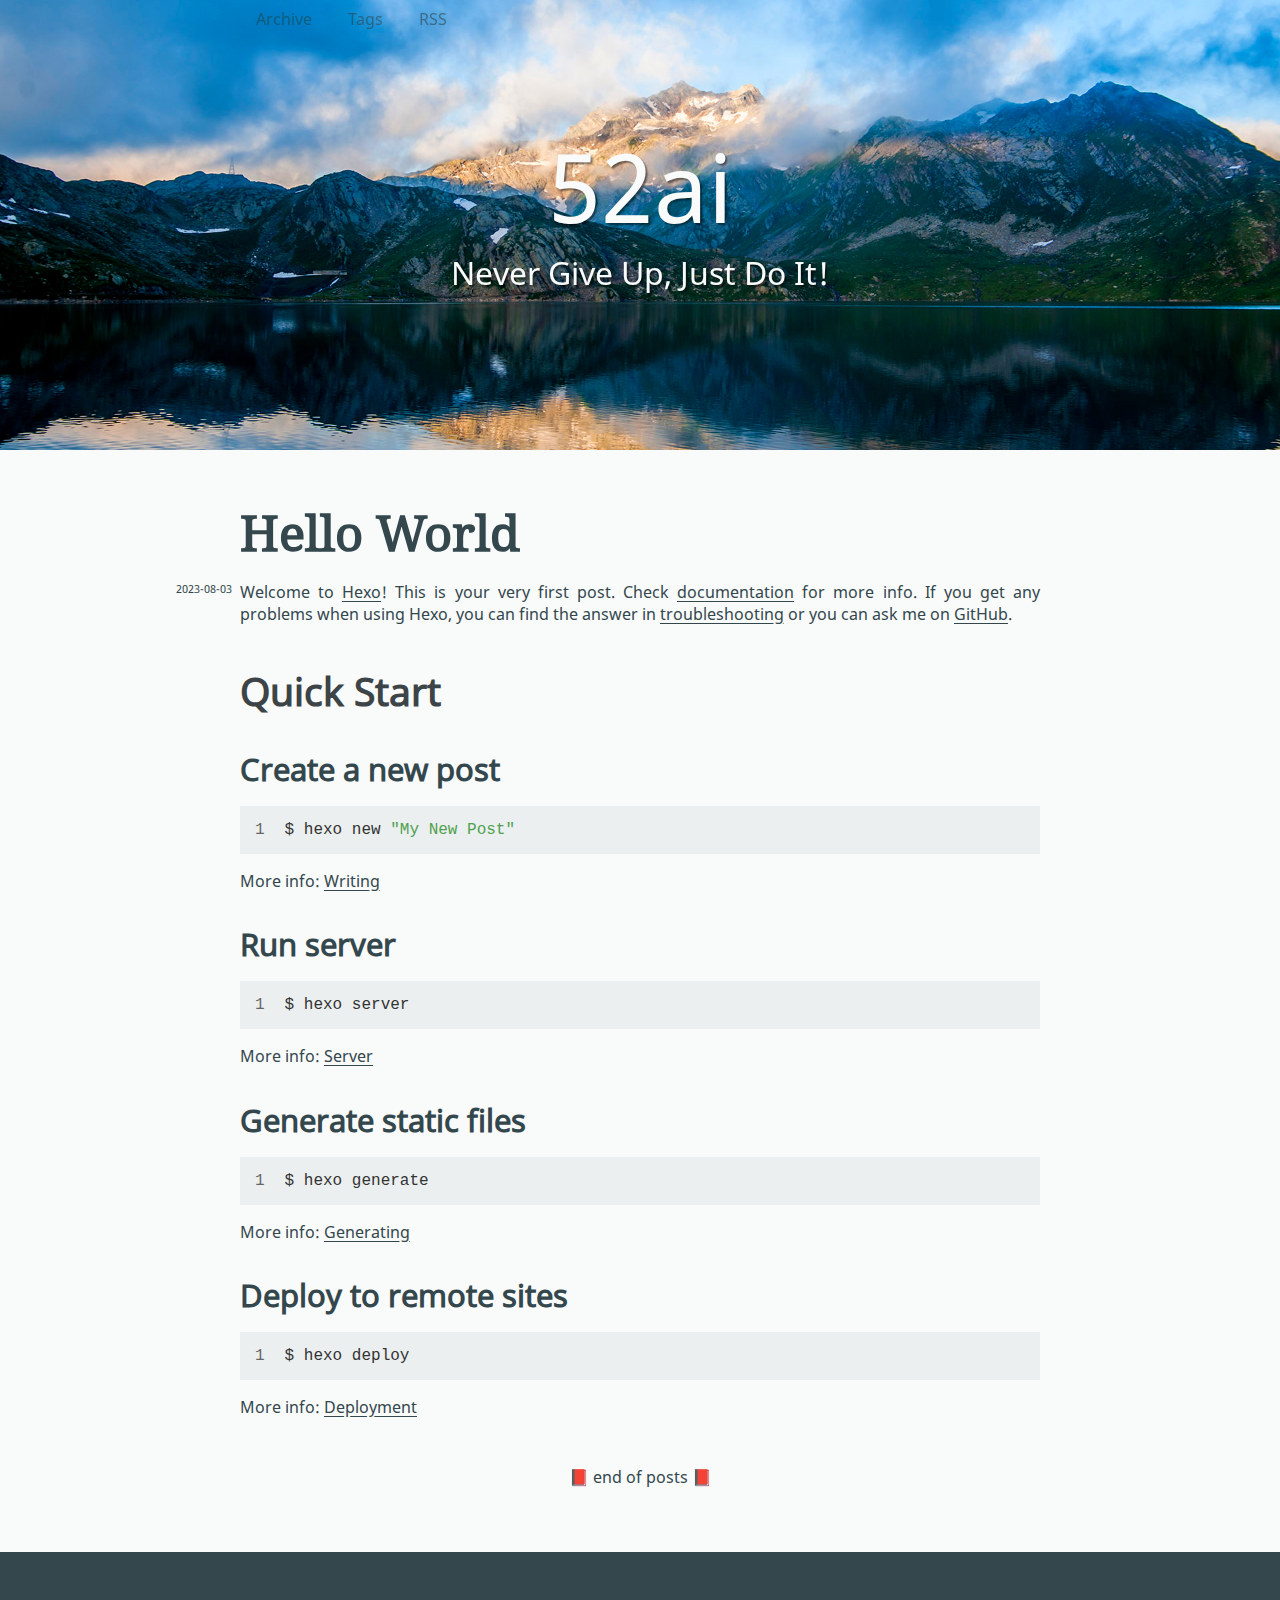
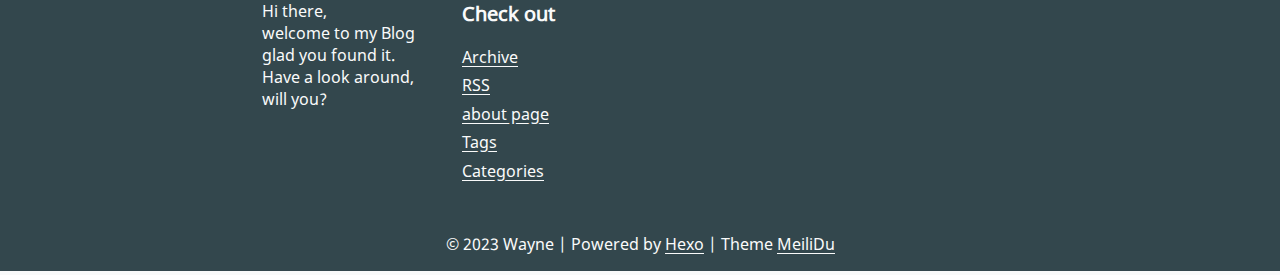
==== index.html @ 832b268b "Site updated: 2023-08-03 15:36:37" ====
<!DOCTYPE html>
<html>

<head>
	<meta charset="utf-8">
	<meta name="viewport" content="width=device-width, initial-scale=1, maximum-scale=1">
	<meta name="theme-color" content="#33474d">
	<title>52ai</title>
	<link rel="stylesheet" href="/css/style.css" />
	
      <link rel="alternate" href="/atom.xml" title="52ai" type="application/atom+xml">
    
<meta name="generator" content="Hexo 6.3.0"></head>

<body>

	<header class="header">
		<nav class="header__nav">
			
				<a href="/archives" class="header__link">Archive</a>
			
				<a href="/tags" class="header__link">Tags</a>
			
				<a href="/atom.xml" class="header__link">RSS</a>
			
		</nav>
		<h1 class="header__title"><a href="/">52ai</a></h1>
		<h2 class="header__subtitle">Never Give Up, Just Do It!</h2>
	</header>

	<main>
		



	<article>
	
		<h1><a href="/2023/08/03/hello-world/">Hello World</a></h1>
	
	<div class="article__infos">
		<span class="article__date">2023-08-03</span><br />
		
		
	</div>

	

	
		<p>Welcome to <a target="_blank" rel="noopener" href="https://hexo.io/">Hexo</a>! This is your very first post. Check <a target="_blank" rel="noopener" href="https://hexo.io/docs/">documentation</a> for more info. If you get any problems when using Hexo, you can find the answer in <a target="_blank" rel="noopener" href="https://hexo.io/docs/troubleshooting.html">troubleshooting</a> or you can ask me on <a target="_blank" rel="noopener" href="https://github.com/hexojs/hexo/issues">GitHub</a>.</p>
<h2 id="Quick-Start"><a href="#Quick-Start" class="headerlink" title="Quick Start"></a>Quick Start</h2><h3 id="Create-a-new-post"><a href="#Create-a-new-post" class="headerlink" title="Create a new post"></a>Create a new post</h3><figure class="highlight bash"><table><tr><td class="gutter"><pre><span class="line">1</span><br></pre></td><td class="code"><pre><span class="line">$ hexo new <span class="string">&quot;My New Post&quot;</span></span><br></pre></td></tr></table></figure>

<p>More info: <a target="_blank" rel="noopener" href="https://hexo.io/docs/writing.html">Writing</a></p>
<h3 id="Run-server"><a href="#Run-server" class="headerlink" title="Run server"></a>Run server</h3><figure class="highlight bash"><table><tr><td class="gutter"><pre><span class="line">1</span><br></pre></td><td class="code"><pre><span class="line">$ hexo server</span><br></pre></td></tr></table></figure>

<p>More info: <a target="_blank" rel="noopener" href="https://hexo.io/docs/server.html">Server</a></p>
<h3 id="Generate-static-files"><a href="#Generate-static-files" class="headerlink" title="Generate static files"></a>Generate static files</h3><figure class="highlight bash"><table><tr><td class="gutter"><pre><span class="line">1</span><br></pre></td><td class="code"><pre><span class="line">$ hexo generate</span><br></pre></td></tr></table></figure>

<p>More info: <a target="_blank" rel="noopener" href="https://hexo.io/docs/generating.html">Generating</a></p>
<h3 id="Deploy-to-remote-sites"><a href="#Deploy-to-remote-sites" class="headerlink" title="Deploy to remote sites"></a>Deploy to remote sites</h3><figure class="highlight bash"><table><tr><td class="gutter"><pre><span class="line">1</span><br></pre></td><td class="code"><pre><span class="line">$ hexo deploy</span><br></pre></td></tr></table></figure>

<p>More info: <a target="_blank" rel="noopener" href="https://hexo.io/docs/one-command-deployment.html">Deployment</a></p>

	

	

</article>






	<span class="different-posts">📕 end of posts 📕</span>


	</main>

	<footer class="footer">
	<div class="footer-content">
		
	      <div class="footer__element">
	<p>Hi there, <br />welcome to my Blog glad you found it. Have a look around, will you?</p>
</div>

	    
	      <div class="footer__element">
	<h5>Check out</h5>
	<ul class="footer-links">
		<li class="footer-links__link"><a href="/archives">Archive</a></li>
		
		  <li class="footer-links__link"><a href="/atom.xml">RSS</a></li>
	    
		<li class="footer-links__link"><a href="/about">about page</a></li>
		<li class="footer-links__link"><a href="/tags">Tags</a></li>
		<li class="footer-links__link"><a href="/categories">Categories</a></li>
	</ul>
</div>

	    

		<div class="footer-credit">
			<span>© 2023 Wayne | Powered by <a target="_blank" rel="noopener" href="https://hexo.io/">Hexo</a> | Theme <a target="_blank" rel="noopener" href="https://github.com/HoverBaum/meilidu-hexo">MeiliDu</a></span>
		</div>

	</div>


</footer>



</body>

</html>
---- css/style.css ----
@font-face {
  font-family: "Noto Sans";
  src: url("fonts/Noto_Sans/NotoSans-Regular.ttf");
  font-weight: normal;
}
@font-face {
  font-family: "Noto Sans";
  src: url("fonts/Noto_Sans/NotoSans-Italic.ttf");
  font-style: italic;
}
@font-face {
  font-family: "Noto Serif";
  src: url("fonts/Noto_Serif/NotoSerif-Regular.ttf");
  font-style: normal;
}
@font-face {
  font-familiy: "Inconsolata";
  src: url("fonts/Inconsolata/Inconsolata-Regular.ttf");
}
html {
  font-size: 1em;
}
h1 {
  font-size: 3.0517578125em;
}
h2 {
  font-size: 2.44140625em;
}
h3 {
  font-size: 1.953125em;
}
h4 {
  font-size: 1.5625em;
}
h5 {
  font-size: 1.25em;
}
p {
  font-size: 1em;
}
@font-face {
  font-family: "Noto Sans";
  src: url("fonts/Noto_Sans/NotoSans-Regular.ttf");
  font-weight: normal;
}
@font-face {
  font-family: "Noto Sans";
  src: url("fonts/Noto_Sans/NotoSans-Italic.ttf");
  font-style: italic;
}
@font-face {
  font-family: "Noto Serif";
  src: url("fonts/Noto_Serif/NotoSerif-Regular.ttf");
  font-style: normal;
}
@font-face {
  font-familiy: "Inconsolata";
  src: url("fonts/Inconsolata/Inconsolata-Regular.ttf");
}
::-webkit-scrollbar {
  width: 0.5rem;
}
height: 0.5rem,
::-webkit-scrollbar-track {
  background-color: #f9fafa;
}
::-webkit-scrollbar-thumb {
  background-color: #33474d;
}
@font-face {
  font-family: "Noto Sans";
  src: url("fonts/Noto_Sans/NotoSans-Regular.ttf");
  font-weight: normal;
}
@font-face {
  font-family: "Noto Sans";
  src: url("fonts/Noto_Sans/NotoSans-Italic.ttf");
  font-style: italic;
}
@font-face {
  font-family: "Noto Serif";
  src: url("fonts/Noto_Serif/NotoSerif-Regular.ttf");
  font-style: normal;
}
@font-face {
  font-familiy: "Inconsolata";
  src: url("fonts/Inconsolata/Inconsolata-Regular.ttf");
}
article {
  width: 50rem;
  max-width: 100%;
  text-align: justify;
  margin: 0 2rem;
  margin-bottom: 2rem;
  position: relative;
}
@media only screen and (max-width: 40em) {
  article {
    width: 90%;
  }
  article h1 {
    overflow: hidden;
  }
  article p a {
    word-break: normal;
  }
  p a,
  blockquote a,
  figure a {
    word-break: break-all;
  }
}
article h1 {
  font-family: "Noto Serif", serif;
}
h1,
h2,
strong {
  color: #3c4447;
}
h1 a,
h2 a,
h3 a,
h4 a,
h5 a {
  font-style: normal;
}
h1,
h2,
h3,
h4,
h5 {
  margin-top: 1em;
  margin-bottom: 1rem;
  text-align: left;
}
article a {
  text-shadow: 0.03em 0 #f9fafa, -0.03em 0 #f9fafa, 0 0.03em #f9fafa, 0 -0.03em #f9fafa, 0.06em 0 #f9fafa, -0.06em 0 #f9fafa, 0.09em 0 #f9fafa, -0.09em 0 #f9fafa, 0.12em 0 #f9fafa, -0.12em 0 #f9fafa, 0.15em 0 #f9fafa, -0.15em 0 #f9fafa;
  background-image: linear-gradient(#33474d, #33474d);
  background-size: 1px 1px;
  background-repeat: repeat-x;
  background-position: 0% 95%;
  color: #33474d;
  text-decoration: none;
}
article a::selection {
  text-shadow: 0.03em 0 #33474d, -0.03em 0 #33474d, 0 0.03em #33474d, 0 -0.03em #33474d, 0.06em 0 #33474d, -0.06em 0 #33474d, 0.09em 0 #33474d, -0.09em 0 #33474d, 0.12em 0 #33474d, -0.12em 0 #33474d, 0.15em 0 #33474d, -0.15em 0 #33474d;
  background: #33474d;
}
article a::-moz-selection {
  text-shadow: 0.03em 0 #33474d, -0.03em 0 #33474d, 0 0.03em #33474d, 0 -0.03em #33474d, 0.06em 0 #33474d, -0.06em 0 #33474d, 0.09em 0 #33474d, -0.09em 0 #33474d, 0.12em 0 #33474d, -0.12em 0 #33474d, 0.15em 0 #33474d, -0.15em 0 #33474d;
  background: #33474d;
}
article a *,
article a *:after,
article a:after,
article a *:before,
article a:before {
  text-shadow: none;
}
article a:visited {
  color: #33474d;
}
article:hover .article__read-more-link {
  text-shadow: 0.03em 0 #f9fafa, -0.03em 0 #f9fafa, 0 0.03em #f9fafa, 0 -0.03em #f9fafa, 0.06em 0 #f9fafa, -0.06em 0 #f9fafa, 0.09em 0 #f9fafa, -0.09em 0 #f9fafa, 0.12em 0 #f9fafa, -0.12em 0 #f9fafa, 0.15em 0 #f9fafa, -0.15em 0 #f9fafa;
  background-image: linear-gradient(#0ba6d7, #0ba6d7);
  background-size: 1px 1px;
  background-repeat: repeat-x;
  background-position: 0% 95%;
  color: #0ba6d7;
  text-decoration: none;
}
article:hover .article__read-more-link::selection {
  text-shadow: 0.03em 0 #0ba6d7, -0.03em 0 #0ba6d7, 0 0.03em #0ba6d7, 0 -0.03em #0ba6d7, 0.06em 0 #0ba6d7, -0.06em 0 #0ba6d7, 0.09em 0 #0ba6d7, -0.09em 0 #0ba6d7, 0.12em 0 #0ba6d7, -0.12em 0 #0ba6d7, 0.15em 0 #0ba6d7, -0.15em 0 #0ba6d7;
  background: #0ba6d7;
}
article:hover .article__read-more-link::-moz-selection {
  text-shadow: 0.03em 0 #0ba6d7, -0.03em 0 #0ba6d7, 0 0.03em #0ba6d7, 0 -0.03em #0ba6d7, 0.06em 0 #0ba6d7, -0.06em 0 #0ba6d7, 0.09em 0 #0ba6d7, -0.09em 0 #0ba6d7, 0.12em 0 #0ba6d7, -0.12em 0 #0ba6d7, 0.15em 0 #0ba6d7, -0.15em 0 #0ba6d7;
  background: #0ba6d7;
}
article:hover .article__read-more-link *,
article:hover .article__read-more-link *:after,
article:hover .article__read-more-link:after,
article:hover .article__read-more-link *:before,
article:hover .article__read-more-link:before {
  text-shadow: none;
}
article:hover .article__read-more-link:visited {
  color: #0ba6d7;
}
@media only screen and (max-width: 64em) {
  article .article__read-more-link {
    text-shadow: 0.03em 0 #f9fafa, -0.03em 0 #f9fafa, 0 0.03em #f9fafa, 0 -0.03em #f9fafa, 0.06em 0 #f9fafa, -0.06em 0 #f9fafa, 0.09em 0 #f9fafa, -0.09em 0 #f9fafa, 0.12em 0 #f9fafa, -0.12em 0 #f9fafa, 0.15em 0 #f9fafa, -0.15em 0 #f9fafa;
    background-image: linear-gradient(#0ba6d7, #0ba6d7);
    background-size: 1px 1px;
    background-repeat: repeat-x;
    background-position: 0% 95%;
    color: #0ba6d7;
    text-decoration: none;
  }
  article .article__read-more-link::selection {
    text-shadow: 0.03em 0 #0ba6d7, -0.03em 0 #0ba6d7, 0 0.03em #0ba6d7, 0 -0.03em #0ba6d7, 0.06em 0 #0ba6d7, -0.06em 0 #0ba6d7, 0.09em 0 #0ba6d7, -0.09em 0 #0ba6d7, 0.12em 0 #0ba6d7, -0.12em 0 #0ba6d7, 0.15em 0 #0ba6d7, -0.15em 0 #0ba6d7;
    background: #0ba6d7;
  }
  article .article__read-more-link::-moz-selection {
    text-shadow: 0.03em 0 #0ba6d7, -0.03em 0 #0ba6d7, 0 0.03em #0ba6d7, 0 -0.03em #0ba6d7, 0.06em 0 #0ba6d7, -0.06em 0 #0ba6d7, 0.09em 0 #0ba6d7, -0.09em 0 #0ba6d7, 0.12em 0 #0ba6d7, -0.12em 0 #0ba6d7, 0.15em 0 #0ba6d7, -0.15em 0 #0ba6d7;
    background: #0ba6d7;
  }
  article .article__read-more-link *,
  article .article__read-more-link *:after,
  article .article__read-more-link:after,
  article .article__read-more-link *:before,
  article .article__read-more-link:before {
    text-shadow: none;
  }
  article .article__read-more-link:visited {
    color: #0ba6d7;
  }
}
article h1 a:hover {
  text-shadow: 0.03em 0 #f9fafa, -0.03em 0 #f9fafa, 0 0.03em #f9fafa, 0 -0.03em #f9fafa, 0.06em 0 #f9fafa, -0.06em 0 #f9fafa, 0.09em 0 #f9fafa, -0.09em 0 #f9fafa, 0.12em 0 #f9fafa, -0.12em 0 #f9fafa, 0.15em 0 #f9fafa, -0.15em 0 #f9fafa;
  background-image: linear-gradient(#3c4447, #3c4447);
  background-size: 1px 1px;
  background-repeat: repeat-x;
  background-position: 0% 95%;
  color: #3c4447;
  text-decoration: none;
}
article h1 a:hover::selection {
  text-shadow: 0.03em 0 #3c4447, -0.03em 0 #3c4447, 0 0.03em #3c4447, 0 -0.03em #3c4447, 0.06em 0 #3c4447, -0.06em 0 #3c4447, 0.09em 0 #3c4447, -0.09em 0 #3c4447, 0.12em 0 #3c4447, -0.12em 0 #3c4447, 0.15em 0 #3c4447, -0.15em 0 #3c4447;
  background: #3c4447;
}
article h1 a:hover::-moz-selection {
  text-shadow: 0.03em 0 #3c4447, -0.03em 0 #3c4447, 0 0.03em #3c4447, 0 -0.03em #3c4447, 0.06em 0 #3c4447, -0.06em 0 #3c4447, 0.09em 0 #3c4447, -0.09em 0 #3c4447, 0.12em 0 #3c4447, -0.12em 0 #3c4447, 0.15em 0 #3c4447, -0.15em 0 #3c4447;
  background: #3c4447;
}
article h1 a:hover *,
article h1 a:hover *:after,
article h1 a:hover:after,
article h1 a:hover *:before,
article h1 a:hover:before {
  text-shadow: none;
}
article h1 a:hover:visited {
  color: #3c4447;
}
article h1 a {
  background: inherit;
}
ul,
ol {
  margin: 0.5rem 0;
}
li {
  padding: 0.2rem 0;
}
.figure {
  margin: 2rem 0;
}
.figure__caption {
  text-align: center;
  font-size: 0.8em;
  margin-top: 0.2em;
}
img {
  max-width: 100%;
  margin: 0 auto;
  display: block;
  border-radius: 0.2rem;
}
.highlight {
  margin: 0;
  margin-bottom: 1rem;
}
blockquote {
  color: #3c4447;
  border-left: 0.7rem solid #2a4a54;
  margin: 2rem 1rem;
  padding: 0.5rem 1rem;
  quotes: "\201C" "\201D" "\2018" "\2019";
}
blockquote:before {
  color: #2a4a54;
  content: "\201C" /*Unicode for Left Double Quote*/;
  font-size: 4em;
  line-height: 0.1em;
  margin-right: 0.25em;
  vertical-align: -0.4em;
}
blockquote p {
  display: inline;
  font-family: "Noto Serif", serif;
}
blockquote cite:before {
  content: "\2014 \2009";
}
article:hover blockquote a {
  color: currentColor;
}
article blockquote a:hover {
  text-shadow: 0.03em 0 #f9fafa, -0.03em 0 #f9fafa, 0 0.03em #f9fafa, 0 -0.03em #f9fafa, 0.06em 0 #f9fafa, -0.06em 0 #f9fafa, 0.09em 0 #f9fafa, -0.09em 0 #f9fafa, 0.12em 0 #f9fafa, -0.12em 0 #f9fafa, 0.15em 0 #f9fafa, -0.15em 0 #f9fafa;
  background-image: linear-gradient(#0ba6d7, #0ba6d7);
  background-size: 1px 1px;
  background-repeat: repeat-x;
  background-position: 0% 95%;
  color: #0ba6d7;
  text-decoration: none;
}
article blockquote a:hover::selection {
  text-shadow: 0.03em 0 #0ba6d7, -0.03em 0 #0ba6d7, 0 0.03em #0ba6d7, 0 -0.03em #0ba6d7, 0.06em 0 #0ba6d7, -0.06em 0 #0ba6d7, 0.09em 0 #0ba6d7, -0.09em 0 #0ba6d7, 0.12em 0 #0ba6d7, -0.12em 0 #0ba6d7, 0.15em 0 #0ba6d7, -0.15em 0 #0ba6d7;
  background: #0ba6d7;
}
article blockquote a:hover::-moz-selection {
  text-shadow: 0.03em 0 #0ba6d7, -0.03em 0 #0ba6d7, 0 0.03em #0ba6d7, 0 -0.03em #0ba6d7, 0.06em 0 #0ba6d7, -0.06em 0 #0ba6d7, 0.09em 0 #0ba6d7, -0.09em 0 #0ba6d7, 0.12em 0 #0ba6d7, -0.12em 0 #0ba6d7, 0.15em 0 #0ba6d7, -0.15em 0 #0ba6d7;
  background: #0ba6d7;
}
article blockquote a:hover *,
article blockquote a:hover *:after,
article blockquote a:hover:after,
article blockquote a:hover *:before,
article blockquote a:hover:before {
  text-shadow: none;
}
article blockquote a:hover:visited {
  color: #0ba6d7;
}
table {
  width: 100%;
  border-spacing: 0;
}
table th {
  border-bottom: 1px solid #3c4447;
  padding: 0.8rem;
}
table td {
  padding: 0.8rem;
  border-bottom: 1px solid #d6dbdc;
}
table tbody tr:hover {
  background-color: #e4f7fe;
}
.article__tag-link:before {
  content: '#';
}
.article__infos {
  font-size: 0.7rem;
  position: absolute;
  left: -8.5rem;
  width: 8rem;
  text-align: right;
}
.article__infos a {
  text-shadow: none;
  background: inherit;
}
@media only screen and (max-width: 64em) {
  .article__infos {
    position: relative;
    left: 0;
    text-align: left;
    width: auto;
  }
  .article__infos br {
    display: none;
  }
  .article__infos span {
    margin-right: 1em;
  }
}
.post__info span {
  margin-right: 1em;
}
iframe {
  width: 100%;
  height: 28.125rem;
}
.pullquote {
  width: 45%;
  margin: 0;
}
.pullquote.left {
  margin-left: 0.5em;
  margin-right: 1em;
  float: left;
}
.pullquote.right {
  margin-left: 1em;
  margin-right: 0.5em;
  float: right;
}
article .different-posts {
  margin-top: 4rem;
}
@font-face {
  font-family: "Noto Sans";
  src: url("fonts/Noto_Sans/NotoSans-Regular.ttf");
  font-weight: normal;
}
@font-face {
  font-family: "Noto Sans";
  src: url("fonts/Noto_Sans/NotoSans-Italic.ttf");
  font-style: italic;
}
@font-face {
  font-family: "Noto Serif";
  src: url("fonts/Noto_Serif/NotoSerif-Regular.ttf");
  font-style: normal;
}
@font-face {
  font-familiy: "Inconsolata";
  src: url("fonts/Inconsolata/Inconsolata-Regular.ttf");
}
.header {
  background-image: url("../img/header.jpg");
  background-position: center;
  background-repeat: no-repeat;
  background-size: cover;
  width: 100%;
  height: 50vh;
  display: block;
  box-sizing: border-box;
  -webkit-filter: saturate(120%);
  -moz-filter: saturate(120%);
  filter: saturate(120%);
  position: relative;
}
@media only screen and (orientation: landscape) and (max-width: 64em) {
  .header {
    height: 100vh;
  }
}
.header__title {
  font-size: 6rem;
  text-align: center;
  color: #f9fafa;
  text-shadow: 2px 2px 2px rgba(0,0,0,0.5);
  margin: 0;
  padding: 0;
  font-weight: 300;
  margin-top: 10vh;
}
@media only screen and (max-width: 40em) {
  .header__title {
    font-size: 4rem;
  }
  .header__subtitle {
    font-size: 1.5rem;
  }
}
.header__title a {
  color: #f9fafa;
}
.header__title a:hover {
  text-shadow: 0.03em 0 rgba(0,0,0,0), -0.03em 0 rgba(0,0,0,0), 0 0.03em rgba(0,0,0,0), 0 -0.03em rgba(0,0,0,0), 0.06em 0 rgba(0,0,0,0), -0.06em 0 rgba(0,0,0,0), 0.09em 0 rgba(0,0,0,0), -0.09em 0 rgba(0,0,0,0), 0.12em 0 rgba(0,0,0,0), -0.12em 0 rgba(0,0,0,0), 0.15em 0 rgba(0,0,0,0), -0.15em 0 rgba(0,0,0,0);
  background-image: linear-gradient(#f9fafa, #f9fafa);
  background-size: 1px 1px;
  background-repeat: repeat-x;
  background-position: 0% 95%;
  color: #f9fafa;
  text-decoration: none;
}
.header__title a:hover::selection {
  text-shadow: 0.03em 0 #f9fafa, -0.03em 0 #f9fafa, 0 0.03em #f9fafa, 0 -0.03em #f9fafa, 0.06em 0 #f9fafa, -0.06em 0 #f9fafa, 0.09em 0 #f9fafa, -0.09em 0 #f9fafa, 0.12em 0 #f9fafa, -0.12em 0 #f9fafa, 0.15em 0 #f9fafa, -0.15em 0 #f9fafa;
  background: #f9fafa;
}
.header__title a:hover::-moz-selection {
  text-shadow: 0.03em 0 #f9fafa, -0.03em 0 #f9fafa, 0 0.03em #f9fafa, 0 -0.03em #f9fafa, 0.06em 0 #f9fafa, -0.06em 0 #f9fafa, 0.09em 0 #f9fafa, -0.09em 0 #f9fafa, 0.12em 0 #f9fafa, -0.12em 0 #f9fafa, 0.15em 0 #f9fafa, -0.15em 0 #f9fafa;
  background: #f9fafa;
}
.header__title a:hover *,
.header__title a:hover *:after,
.header__title a:hover:after,
.header__title a:hover *:before,
.header__title a:hover:before {
  text-shadow: none;
}
.header__title a:hover:visited {
  color: #f9fafa;
}
.header__subtitle {
  margin: 0;
  padding: 0;
  font-size: 2rem;
  text-align: center;
  color: #f9fafa;
  text-shadow: 2px 2px 2px rgba(0,0,0,0.5);
  font-weight: 300;
}
.header__nav {
  width: 50rem;
  max-width: 100%;
  margin: 0 auto;
  margin-top: 0.5rem;
}
.header__link {
  margin: 0 1rem;
  opacity: 0.6;
}
.header__link:hover {
  text-shadow: 0.03em 0 rgba(0,0,0,0), -0.03em 0 rgba(0,0,0,0), 0 0.03em rgba(0,0,0,0), 0 -0.03em rgba(0,0,0,0), 0.06em 0 rgba(0,0,0,0), -0.06em 0 rgba(0,0,0,0), 0.09em 0 rgba(0,0,0,0), -0.09em 0 rgba(0,0,0,0), 0.12em 0 rgba(0,0,0,0), -0.12em 0 rgba(0,0,0,0), 0.15em 0 rgba(0,0,0,0), -0.15em 0 rgba(0,0,0,0);
  background-image: linear-gradient(#33474d, #33474d);
  background-size: 1px 1px;
  background-repeat: repeat-x;
  background-position: 0% 95%;
  color: #33474d;
  text-decoration: none;
  opacity: 1;
}
.header__link:hover::selection {
  text-shadow: 0.03em 0 #33474d, -0.03em 0 #33474d, 0 0.03em #33474d, 0 -0.03em #33474d, 0.06em 0 #33474d, -0.06em 0 #33474d, 0.09em 0 #33474d, -0.09em 0 #33474d, 0.12em 0 #33474d, -0.12em 0 #33474d, 0.15em 0 #33474d, -0.15em 0 #33474d;
  background: #33474d;
}
.header__link:hover::-moz-selection {
  text-shadow: 0.03em 0 #33474d, -0.03em 0 #33474d, 0 0.03em #33474d, 0 -0.03em #33474d, 0.06em 0 #33474d, -0.06em 0 #33474d, 0.09em 0 #33474d, -0.09em 0 #33474d, 0.12em 0 #33474d, -0.12em 0 #33474d, 0.15em 0 #33474d, -0.15em 0 #33474d;
  background: #33474d;
}
.header__link:hover *,
.header__link:hover *:after,
.header__link:hover:after,
.header__link:hover *:before,
.header__link:hover:before {
  text-shadow: none;
}
.header__link:hover:visited {
  color: #33474d;
}
@font-face {
  font-family: "Noto Sans";
  src: url("fonts/Noto_Sans/NotoSans-Regular.ttf");
  font-weight: normal;
}
@font-face {
  font-family: "Noto Sans";
  src: url("fonts/Noto_Sans/NotoSans-Italic.ttf");
  font-style: italic;
}
@font-face {
  font-family: "Noto Serif";
  src: url("fonts/Noto_Serif/NotoSerif-Regular.ttf");
  font-style: normal;
}
@font-face {
  font-familiy: "Inconsolata";
  src: url("fonts/Inconsolata/Inconsolata-Regular.ttf");
}
.footer {
  background-color: #33474d;
  color: #f9fafa;
  padding-top: 2rem;
  padding-bottom: 1rem;
  display: flex;
  flex-direction: row;
  justify-content: center;
}
.footer p {
  margin: 0;
  max-width: 100%;
}
.footer-content {
  display: flex;
  flex-direction: row;
  justify-content: flex-start;
  flex-wrap: wrap;
  width: contentWidth;
}
.footer__element {
  padding: 1rem;
  width: 12.5rem;
  box-sizing: border-box;
}
.footer__element h5 {
  margin-top: 0;
}
@media only screen and (max-width: 40em) {
  .footer__element {
    width: 100%;
    font-size: 1.2rem;
  }
}
@media only screen and (min-width: 40.063em) and (max-width: 64em) {
  .footer__element {
    width: 50%;
    font-size: 1.2rem;
  }
}
.footer-links {
  margin: 0;
  padding: 0;
}
.footer-links__link {
  list-style-type: none;
}
.footer a {
  text-shadow: 0.03em 0 #33474d, -0.03em 0 #33474d, 0 0.03em #33474d, 0 -0.03em #33474d, 0.06em 0 #33474d, -0.06em 0 #33474d, 0.09em 0 #33474d, -0.09em 0 #33474d, 0.12em 0 #33474d, -0.12em 0 #33474d, 0.15em 0 #33474d, -0.15em 0 #33474d;
  background-image: linear-gradient(#f9fafa, #f9fafa);
  background-size: 1px 1px;
  background-repeat: repeat-x;
  background-position: 0% 95%;
  color: #f9fafa;
  text-decoration: none;
}
.footer a::selection {
  text-shadow: 0.03em 0 #f9fafa, -0.03em 0 #f9fafa, 0 0.03em #f9fafa, 0 -0.03em #f9fafa, 0.06em 0 #f9fafa, -0.06em 0 #f9fafa, 0.09em 0 #f9fafa, -0.09em 0 #f9fafa, 0.12em 0 #f9fafa, -0.12em 0 #f9fafa, 0.15em 0 #f9fafa, -0.15em 0 #f9fafa;
  background: #f9fafa;
}
.footer a::-moz-selection {
  text-shadow: 0.03em 0 #f9fafa, -0.03em 0 #f9fafa, 0 0.03em #f9fafa, 0 -0.03em #f9fafa, 0.06em 0 #f9fafa, -0.06em 0 #f9fafa, 0.09em 0 #f9fafa, -0.09em 0 #f9fafa, 0.12em 0 #f9fafa, -0.12em 0 #f9fafa, 0.15em 0 #f9fafa, -0.15em 0 #f9fafa;
  background: #f9fafa;
}
.footer a *,
.footer a *:after,
.footer a:after,
.footer a *:before,
.footer a:before {
  text-shadow: none;
}
.footer a:visited {
  color: #f9fafa;
}
.footer a:hover {
  text-shadow: 0.03em 0 #33474d, -0.03em 0 #33474d, 0 0.03em #33474d, 0 -0.03em #33474d, 0.06em 0 #33474d, -0.06em 0 #33474d, 0.09em 0 #33474d, -0.09em 0 #33474d, 0.12em 0 #33474d, -0.12em 0 #33474d, 0.15em 0 #33474d, -0.15em 0 #33474d;
  background-image: linear-gradient(#0ba6d7, #0ba6d7);
  background-size: 1px 1px;
  background-repeat: repeat-x;
  background-position: 0% 95%;
  color: #0ba6d7;
  text-decoration: none;
}
.footer a:hover::selection {
  text-shadow: 0.03em 0 #0ba6d7, -0.03em 0 #0ba6d7, 0 0.03em #0ba6d7, 0 -0.03em #0ba6d7, 0.06em 0 #0ba6d7, -0.06em 0 #0ba6d7, 0.09em 0 #0ba6d7, -0.09em 0 #0ba6d7, 0.12em 0 #0ba6d7, -0.12em 0 #0ba6d7, 0.15em 0 #0ba6d7, -0.15em 0 #0ba6d7;
  background: #0ba6d7;
}
.footer a:hover::-moz-selection {
  text-shadow: 0.03em 0 #0ba6d7, -0.03em 0 #0ba6d7, 0 0.03em #0ba6d7, 0 -0.03em #0ba6d7, 0.06em 0 #0ba6d7, -0.06em 0 #0ba6d7, 0.09em 0 #0ba6d7, -0.09em 0 #0ba6d7, 0.12em 0 #0ba6d7, -0.12em 0 #0ba6d7, 0.15em 0 #0ba6d7, -0.15em 0 #0ba6d7;
  background: #0ba6d7;
}
.footer a:hover *,
.footer a:hover *:after,
.footer a:hover:after,
.footer a:hover *:before,
.footer a:hover:before {
  text-shadow: none;
}
.footer a:hover:visited {
  color: #0ba6d7;
}
.footer-credit {
  margin-top: 2rem;
  width: 100%;
  display: block;
  text-align: center;
}
@font-face {
  font-family: "Noto Sans";
  src: url("fonts/Noto_Sans/NotoSans-Regular.ttf");
  font-weight: normal;
}
@font-face {
  font-family: "Noto Sans";
  src: url("fonts/Noto_Sans/NotoSans-Italic.ttf");
  font-style: italic;
}
@font-face {
  font-family: "Noto Serif";
  src: url("fonts/Noto_Serif/NotoSerif-Regular.ttf");
  font-style: normal;
}
@font-face {
  font-familiy: "Inconsolata";
  src: url("fonts/Inconsolata/Inconsolata-Regular.ttf");
}
article pre,
article .highlight {
  background: #ebefef;
  padding: 15px;
  overflow: auto;
  color: #333;
}
article pre a,
article .highlight a {
  text-shadow: 0.03em 0 #ebefef, -0.03em 0 #ebefef, 0 0.03em #ebefef, 0 -0.03em #ebefef, 0.06em 0 #ebefef, -0.06em 0 #ebefef, 0.09em 0 #ebefef, -0.09em 0 #ebefef, 0.12em 0 #ebefef, -0.12em 0 #ebefef, 0.15em 0 #ebefef, -0.15em 0 #ebefef;
  background-image: linear-gradient(#0ba6d7, #0ba6d7);
  background-size: 1px 1px;
  background-repeat: repeat-x;
  background-position: 0% 95%;
  color: #0ba6d7;
  text-decoration: none;
}
article pre a::selection,
article .highlight a::selection {
  text-shadow: 0.03em 0 #0ba6d7, -0.03em 0 #0ba6d7, 0 0.03em #0ba6d7, 0 -0.03em #0ba6d7, 0.06em 0 #0ba6d7, -0.06em 0 #0ba6d7, 0.09em 0 #0ba6d7, -0.09em 0 #0ba6d7, 0.12em 0 #0ba6d7, -0.12em 0 #0ba6d7, 0.15em 0 #0ba6d7, -0.15em 0 #0ba6d7;
  background: #0ba6d7;
}
article pre a::-moz-selection,
article .highlight a::-moz-selection {
  text-shadow: 0.03em 0 #0ba6d7, -0.03em 0 #0ba6d7, 0 0.03em #0ba6d7, 0 -0.03em #0ba6d7, 0.06em 0 #0ba6d7, -0.06em 0 #0ba6d7, 0.09em 0 #0ba6d7, -0.09em 0 #0ba6d7, 0.12em 0 #0ba6d7, -0.12em 0 #0ba6d7, 0.15em 0 #0ba6d7, -0.15em 0 #0ba6d7;
  background: #0ba6d7;
}
article pre a *,
article .highlight a *,
article pre a *:after,
article .highlight a *:after,
article pre a:after,
article .highlight a:after,
article pre a *:before,
article .highlight a *:before,
article pre a:before,
article .highlight a:before {
  text-shadow: none;
}
article pre a:visited,
article .highlight a:visited {
  color: #0ba6d7;
}
article .highlight .gutter pre,
article .gist .gist-file .gist-data .line-numbers {
  color: #666;
}
code {
  background-color: #ebefef;
  border-radius: 0.2em;
}
.highlight .line.marked {
  background-color: #d1dada;
}
article pre,
article code {
  font-family: "Inconsolata", monospace;
}
article code {
  background: color-background;
  text-shadow: 0 1px #fff;
  padding: 0 0.3em;
}
article pre code {
  background: none;
  text-shadow: none;
  padding: 0;
}
article .highlight pre {
  border: none;
  margin: 0;
  padding: 0;
}
article .highlight table {
  margin: 0;
  width: auto;
}
article .highlight td {
  border: none;
  padding: 0;
}
article .highlight figcaption {
  font-size: 0.85em;
  color: #999;
  line-height: 1em;
  margin-bottom: 1em;
  display: flex;
  flex-direction: row;
  justify-content: space-between;
}
article .highlight .gutter pre {
  text-align: right;
  padding-right: 20px;
}
article .gist {
  border-style: solid;
  border-color: #99c0cc;
  border-width: 1px 0;
  background: #f9fafa;
}
article .gist .gist-file {
  border: none;
  font-family: font-mono;
  margin: 0;
}
article .gist .gist-file .gist-data {
  background: none;
  border: none;
}
article .gist .gist-file .gist-data .line-numbers {
  background: none;
  border: none;
  padding: 0 20px 0 0;
}
article .gist .gist-file .gist-data .line-data {
  padding: 0 !important;
}
article .gist .gist-file .highlight {
  margin: 0;
  padding: 0;
  border: none;
}
article .gist .gist-file .gist-meta {
  background: #f9fafa;
  color: #999;
  font: 0.85em font-sans;
  text-shadow: 0 0;
  padding: 0;
  margin-top: 1em;
  margin-left: article-padding;
}
pre .comment,
pre .title {
  color: #999;
}
pre .variable,
pre .attribute,
pre .tag,
pre .regexp,
pre .ruby .constant,
pre .xml .tag .title,
pre .xml .pi,
pre .xml .doctype,
pre .html .doctype,
pre .css .id,
pre .css .class,
pre .css .pseudo {
  color: #a626a4;
}
pre .number,
pre .preprocessor,
pre .built_in,
pre .literal,
pre .params,
pre .constant {
  color: #986801;
}
pre .class,
pre .ruby .class .title,
pre .css .rules .attribute {
  color: #50a14f;
}
pre .string,
pre .value,
pre .inheritance,
pre .header,
pre .ruby .symbol,
pre .xml .cdata {
  color: #50a14f;
}
pre .css .hexcolor {
  color: #6cc;
}
pre .function,
pre .python .decorator,
pre .python .title,
pre .ruby .function .title,
pre .ruby .title .keyword,
pre .perl .sub,
pre .javascript .title,
pre .coffeescript .title {
  color: #a626a4;
}
pre .keyword,
pre .javascript .function {
  color: #a626a4;
}
@font-face {
  font-family: "Noto Sans";
  src: url("fonts/Noto_Sans/NotoSans-Regular.ttf");
  font-weight: normal;
}
@font-face {
  font-family: "Noto Sans";
  src: url("fonts/Noto_Sans/NotoSans-Italic.ttf");
  font-style: italic;
}
@font-face {
  font-family: "Noto Serif";
  src: url("fonts/Noto_Serif/NotoSerif-Regular.ttf");
  font-style: normal;
}
@font-face {
  font-familiy: "Inconsolata";
  src: url("fonts/Inconsolata/Inconsolata-Regular.ttf");
}
.archive {
  width: 50rem;
  max-width: 100%;
  padding: 3rem;
  display: block;
  font-size: 2.369rem;
}
.archive li {
  list-style-type: none;
  cursor: pointer;
}
.archive__year > span:hover {
  text-shadow: 0.03em 0 #f9fafa, -0.03em 0 #f9fafa, 0 0.03em #f9fafa, 0 -0.03em #f9fafa, 0.06em 0 #f9fafa, -0.06em 0 #f9fafa, 0.09em 0 #f9fafa, -0.09em 0 #f9fafa, 0.12em 0 #f9fafa, -0.12em 0 #f9fafa, 0.15em 0 #f9fafa, -0.15em 0 #f9fafa;
  background-image: linear-gradient(#33474d, #33474d);
  background-size: 1px 1px;
  background-repeat: repeat-x;
  background-position: 0% 95%;
  color: #33474d;
  text-decoration: none;
}
.archive__year > span:hover::selection {
  text-shadow: 0.03em 0 #33474d, -0.03em 0 #33474d, 0 0.03em #33474d, 0 -0.03em #33474d, 0.06em 0 #33474d, -0.06em 0 #33474d, 0.09em 0 #33474d, -0.09em 0 #33474d, 0.12em 0 #33474d, -0.12em 0 #33474d, 0.15em 0 #33474d, -0.15em 0 #33474d;
  background: #33474d;
}
.archive__year > span:hover::-moz-selection {
  text-shadow: 0.03em 0 #33474d, -0.03em 0 #33474d, 0 0.03em #33474d, 0 -0.03em #33474d, 0.06em 0 #33474d, -0.06em 0 #33474d, 0.09em 0 #33474d, -0.09em 0 #33474d, 0.12em 0 #33474d, -0.12em 0 #33474d, 0.15em 0 #33474d, -0.15em 0 #33474d;
  background: #33474d;
}
.archive__year > span:hover *,
.archive__year > span:hover *:after,
.archive__year > span:hover:after,
.archive__year > span:hover *:before,
.archive__year > span:hover:before {
  text-shadow: none;
}
.archive__year > span:hover:visited {
  color: #33474d;
}
.archive__month {
  font-family: fonstSerif;
  font-size: 1.777rem;
  color: #425c64;
}
.archive__month > span:hover {
  text-shadow: 0.03em 0 #f9fafa, -0.03em 0 #f9fafa, 0 0.03em #f9fafa, 0 -0.03em #f9fafa, 0.06em 0 #f9fafa, -0.06em 0 #f9fafa, 0.09em 0 #f9fafa, -0.09em 0 #f9fafa, 0.12em 0 #f9fafa, -0.12em 0 #f9fafa, 0.15em 0 #f9fafa, -0.15em 0 #f9fafa;
  background-image: linear-gradient(#425c64, #425c64);
  background-size: 1px 1px;
  background-repeat: repeat-x;
  background-position: 0% 95%;
  color: #425c64;
  text-decoration: none;
}
.archive__month > span:hover::selection {
  text-shadow: 0.03em 0 #425c64, -0.03em 0 #425c64, 0 0.03em #425c64, 0 -0.03em #425c64, 0.06em 0 #425c64, -0.06em 0 #425c64, 0.09em 0 #425c64, -0.09em 0 #425c64, 0.12em 0 #425c64, -0.12em 0 #425c64, 0.15em 0 #425c64, -0.15em 0 #425c64;
  background: #425c64;
}
.archive__month > span:hover::-moz-selection {
  text-shadow: 0.03em 0 #425c64, -0.03em 0 #425c64, 0 0.03em #425c64, 0 -0.03em #425c64, 0.06em 0 #425c64, -0.06em 0 #425c64, 0.09em 0 #425c64, -0.09em 0 #425c64, 0.12em 0 #425c64, -0.12em 0 #425c64, 0.15em 0 #425c64, -0.15em 0 #425c64;
  background: #425c64;
}
.archive__month > span:hover *,
.archive__month > span:hover *:after,
.archive__month > span:hover:after,
.archive__month > span:hover *:before,
.archive__month > span:hover:before {
  text-shadow: none;
}
.archive__month > span:hover:visited {
  color: #425c64;
}
.archive .archive__entry {
  font-family: "Noto Sans", sans-serif;
  list-style-type: disc;
  font-size: 1.333rem;
  margin-left: 1rem;
}
.archive__entry > a {
  color: #51717b;
}
.archive__entry > a:hover {
  text-shadow: 0.03em 0 #f9fafa, -0.03em 0 #f9fafa, 0 0.03em #f9fafa, 0 -0.03em #f9fafa, 0.06em 0 #f9fafa, -0.06em 0 #f9fafa, 0.09em 0 #f9fafa, -0.09em 0 #f9fafa, 0.12em 0 #f9fafa, -0.12em 0 #f9fafa, 0.15em 0 #f9fafa, -0.15em 0 #f9fafa;
  background-image: linear-gradient(#51717b, #51717b);
  background-size: 1px 1px;
  background-repeat: repeat-x;
  background-position: 0% 95%;
  color: #51717b;
  text-decoration: none;
}
.archive__entry > a:hover::selection {
  text-shadow: 0.03em 0 #51717b, -0.03em 0 #51717b, 0 0.03em #51717b, 0 -0.03em #51717b, 0.06em 0 #51717b, -0.06em 0 #51717b, 0.09em 0 #51717b, -0.09em 0 #51717b, 0.12em 0 #51717b, -0.12em 0 #51717b, 0.15em 0 #51717b, -0.15em 0 #51717b;
  background: #51717b;
}
.archive__entry > a:hover::-moz-selection {
  text-shadow: 0.03em 0 #51717b, -0.03em 0 #51717b, 0 0.03em #51717b, 0 -0.03em #51717b, 0.06em 0 #51717b, -0.06em 0 #51717b, 0.09em 0 #51717b, -0.09em 0 #51717b, 0.12em 0 #51717b, -0.12em 0 #51717b, 0.15em 0 #51717b, -0.15em 0 #51717b;
  background: #51717b;
}
.archive__entry > a:hover *,
.archive__entry > a:hover *:after,
.archive__entry > a:hover:after,
.archive__entry > a:hover *:before,
.archive__entry > a:hover:before {
  text-shadow: none;
}
.archive__entry > a:hover:visited {
  color: #51717b;
}
.archive__expendable {
  margin-top: 0.5em;
  height: auto;
}
.archive__expendable:before {
  content: "▻";
  display: inline-block;
  -webkit-transform: rotate(90deg);
  -moz-transform: rotate(90deg);
  -o-transform: rotate(90deg);
  -ms-transform: rotate(90deg);
  transform: rotate(90deg);
}
.archive__expendable.archive__expendable_collapsed {
  height: 1.3em;
  overflow-y: hidden;
}
.archive__expendable.archive__expendable_collapsed:before {
  -webkit-transform: rotate(0deg);
  -moz-transform: rotate(0deg);
  -o-transform: rotate(0deg);
  -ms-transform: rotate(0deg);
  transform: rotate(0deg);
}
.archive__expendable.archive__expendable_disabled span:hover {
  cursor: default;
  text-shadow: none;
  background-image: none;
}
.archive__expendable.archive__expendable_disabled:before {
  content: "";
}
body,
html {
  padding: 0;
  margin: 0;
  background-color: #f9fafa;
}
body {
  font-family: "Noto Sans";
  color: #33474d;
  display: flex;
  flex-direction: column;
}
@media only screen and (max-width: 40em) {
  html {
    font-size: 90%;
  }
}
main {
  width: 100%;
  padding-bottom: 4rem;
  display: flex;
  flex-grow: 1;
  flex-direction: row;
  justify-content: center;
  flex-wrap: wrap;
}
main > h1 {
  width: 100%;
  text-align: center;
}
a {
  text-decoration: none;
  color: #33474d;
}
a:visited {
  color: currentColor;
}
a:hover {
  text-shadow: 0.03em 0 #f9fafa, -0.03em 0 #f9fafa, 0 0.03em #f9fafa, 0 -0.03em #f9fafa, 0.06em 0 #f9fafa, -0.06em 0 #f9fafa, 0.09em 0 #f9fafa, -0.09em 0 #f9fafa, 0.12em 0 #f9fafa, -0.12em 0 #f9fafa, 0.15em 0 #f9fafa, -0.15em 0 #f9fafa;
  background-image: linear-gradient(#0ba6d7, #0ba6d7);
  background-size: 1px 1px;
  background-repeat: repeat-x;
  background-position: 0% 95%;
  color: #0ba6d7;
  text-decoration: none;
}
a:hover::selection {
  text-shadow: 0.03em 0 #0ba6d7, -0.03em 0 #0ba6d7, 0 0.03em #0ba6d7, 0 -0.03em #0ba6d7, 0.06em 0 #0ba6d7, -0.06em 0 #0ba6d7, 0.09em 0 #0ba6d7, -0.09em 0 #0ba6d7, 0.12em 0 #0ba6d7, -0.12em 0 #0ba6d7, 0.15em 0 #0ba6d7, -0.15em 0 #0ba6d7;
  background: #0ba6d7;
}
a:hover::-moz-selection {
  text-shadow: 0.03em 0 #0ba6d7, -0.03em 0 #0ba6d7, 0 0.03em #0ba6d7, 0 -0.03em #0ba6d7, 0.06em 0 #0ba6d7, -0.06em 0 #0ba6d7, 0.09em 0 #0ba6d7, -0.09em 0 #0ba6d7, 0.12em 0 #0ba6d7, -0.12em 0 #0ba6d7, 0.15em 0 #0ba6d7, -0.15em 0 #0ba6d7;
  background: #0ba6d7;
}
a:hover *,
a:hover *:after,
a:hover:after,
a:hover *:before,
a:hover:before {
  text-shadow: none;
}
a:hover:visited {
  color: #0ba6d7;
}
@media screen and (min-width: 100rem) {
  article {
    margin-left: 20rem;
    margin-right: 20rem;
  }
}
.different-posts {
  display: block;
  width: 50rem;
  max-width: 100%;
  text-align: center;
}
.different-posts a {
  text-shadow: 0.03em 0 #f9fafa, -0.03em 0 #f9fafa, 0 0.03em #f9fafa, 0 -0.03em #f9fafa, 0.06em 0 #f9fafa, -0.06em 0 #f9fafa, 0.09em 0 #f9fafa, -0.09em 0 #f9fafa, 0.12em 0 #f9fafa, -0.12em 0 #f9fafa, 0.15em 0 #f9fafa, -0.15em 0 #f9fafa;
  background-image: linear-gradient(#33474d, #33474d);
  background-size: 1px 1px;
  background-repeat: repeat-x;
  background-position: 0% 95%;
  color: #33474d;
  text-decoration: none;
}
.different-posts a::selection {
  text-shadow: 0.03em 0 #33474d, -0.03em 0 #33474d, 0 0.03em #33474d, 0 -0.03em #33474d, 0.06em 0 #33474d, -0.06em 0 #33474d, 0.09em 0 #33474d, -0.09em 0 #33474d, 0.12em 0 #33474d, -0.12em 0 #33474d, 0.15em 0 #33474d, -0.15em 0 #33474d;
  background: #33474d;
}
.different-posts a::-moz-selection {
  text-shadow: 0.03em 0 #33474d, -0.03em 0 #33474d, 0 0.03em #33474d, 0 -0.03em #33474d, 0.06em 0 #33474d, -0.06em 0 #33474d, 0.09em 0 #33474d, -0.09em 0 #33474d, 0.12em 0 #33474d, -0.12em 0 #33474d, 0.15em 0 #33474d, -0.15em 0 #33474d;
  background: #33474d;
}
.different-posts a *,
.different-posts a *:after,
.different-posts a:after,
.different-posts a *:before,
.different-posts a:before {
  text-shadow: none;
}
.different-posts a:visited {
  color: #33474d;
}
.different-posts a:hover {
  text-shadow: 0.03em 0 #f9fafa, -0.03em 0 #f9fafa, 0 0.03em #f9fafa, 0 -0.03em #f9fafa, 0.06em 0 #f9fafa, -0.06em 0 #f9fafa, 0.09em 0 #f9fafa, -0.09em 0 #f9fafa, 0.12em 0 #f9fafa, -0.12em 0 #f9fafa, 0.15em 0 #f9fafa, -0.15em 0 #f9fafa;
  background-image: linear-gradient(#0ba6d7, #0ba6d7);
  background-size: 1px 1px;
  background-repeat: repeat-x;
  background-position: 0% 95%;
  color: #0ba6d7;
  text-decoration: none;
}
.different-posts a:hover::selection {
  text-shadow: 0.03em 0 #0ba6d7, -0.03em 0 #0ba6d7, 0 0.03em #0ba6d7, 0 -0.03em #0ba6d7, 0.06em 0 #0ba6d7, -0.06em 0 #0ba6d7, 0.09em 0 #0ba6d7, -0.09em 0 #0ba6d7, 0.12em 0 #0ba6d7, -0.12em 0 #0ba6d7, 0.15em 0 #0ba6d7, -0.15em 0 #0ba6d7;
  background: #0ba6d7;
}
.different-posts a:hover::-moz-selection {
  text-shadow: 0.03em 0 #0ba6d7, -0.03em 0 #0ba6d7, 0 0.03em #0ba6d7, 0 -0.03em #0ba6d7, 0.06em 0 #0ba6d7, -0.06em 0 #0ba6d7, 0.09em 0 #0ba6d7, -0.09em 0 #0ba6d7, 0.12em 0 #0ba6d7, -0.12em 0 #0ba6d7, 0.15em 0 #0ba6d7, -0.15em 0 #0ba6d7;
  background: #0ba6d7;
}
.different-posts a:hover *,
.different-posts a:hover *:after,
.different-posts a:hover:after,
.different-posts a:hover *:before,
.different-posts a:hover:before {
  text-shadow: none;
}
.different-posts a:hover:visited {
  color: #0ba6d7;
}
.different-posts.different-posts_earlier {
  margin-top: 2rem;
}
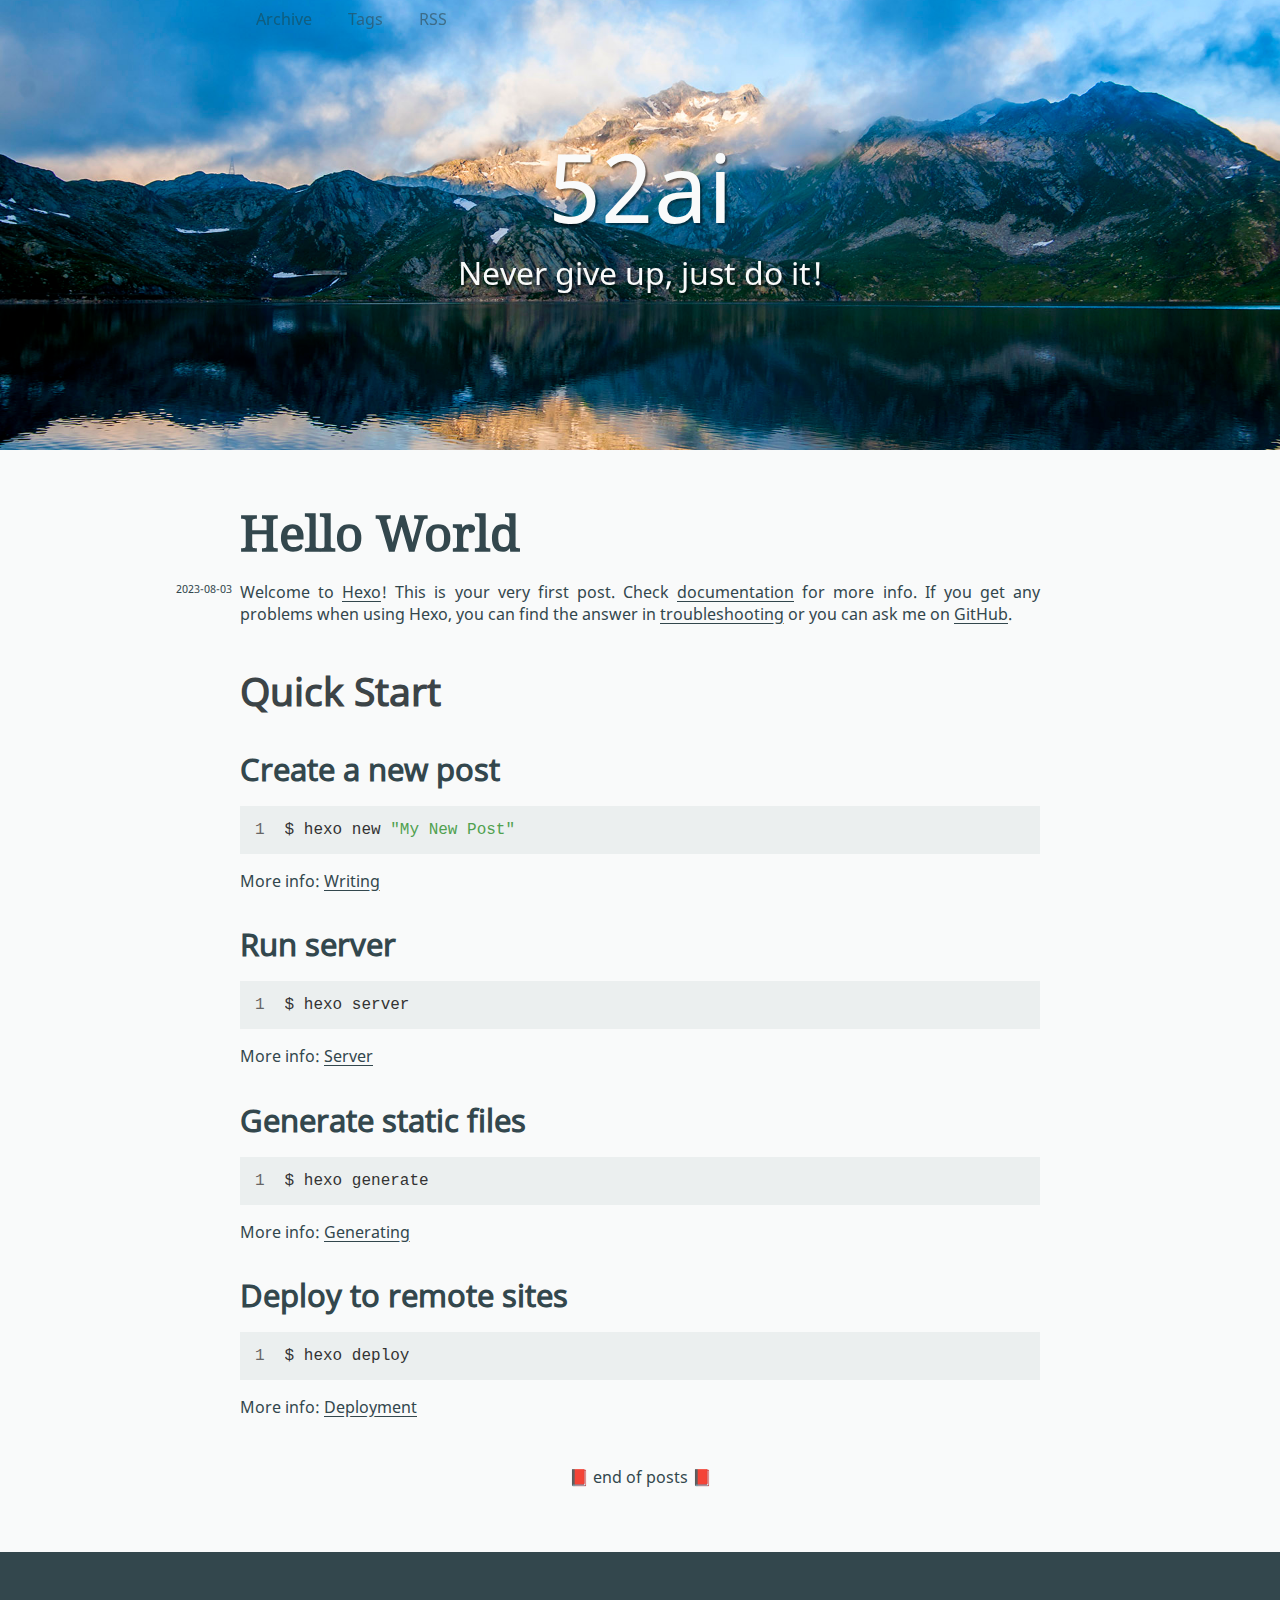
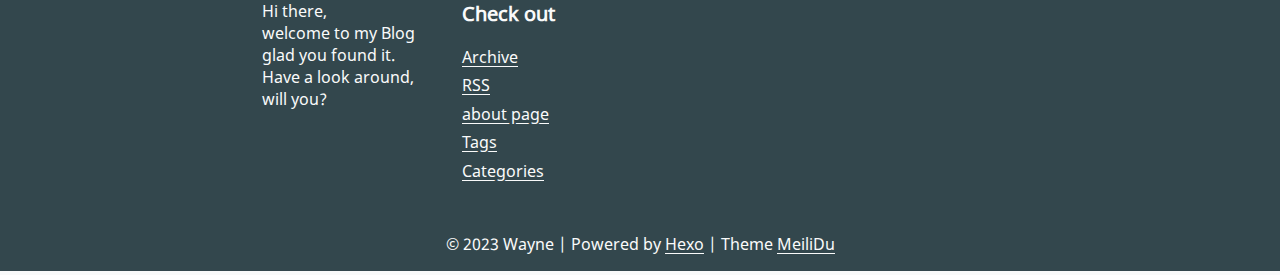
==== commit a773f132: "Site updated: 2023-08-03 15:40:48" ====
--- a/index.html
+++ b/index.html
@@ -25,7 +25,7 @@
 			
 		</nav>
 		<h1 class="header__title"><a href="/">52ai</a></h1>
-		<h2 class="header__subtitle">Never Give Up, Just Do It!</h2>
+		<h2 class="header__subtitle">Never give up, just do it!</h2>
 	</header>
 
 	<main>
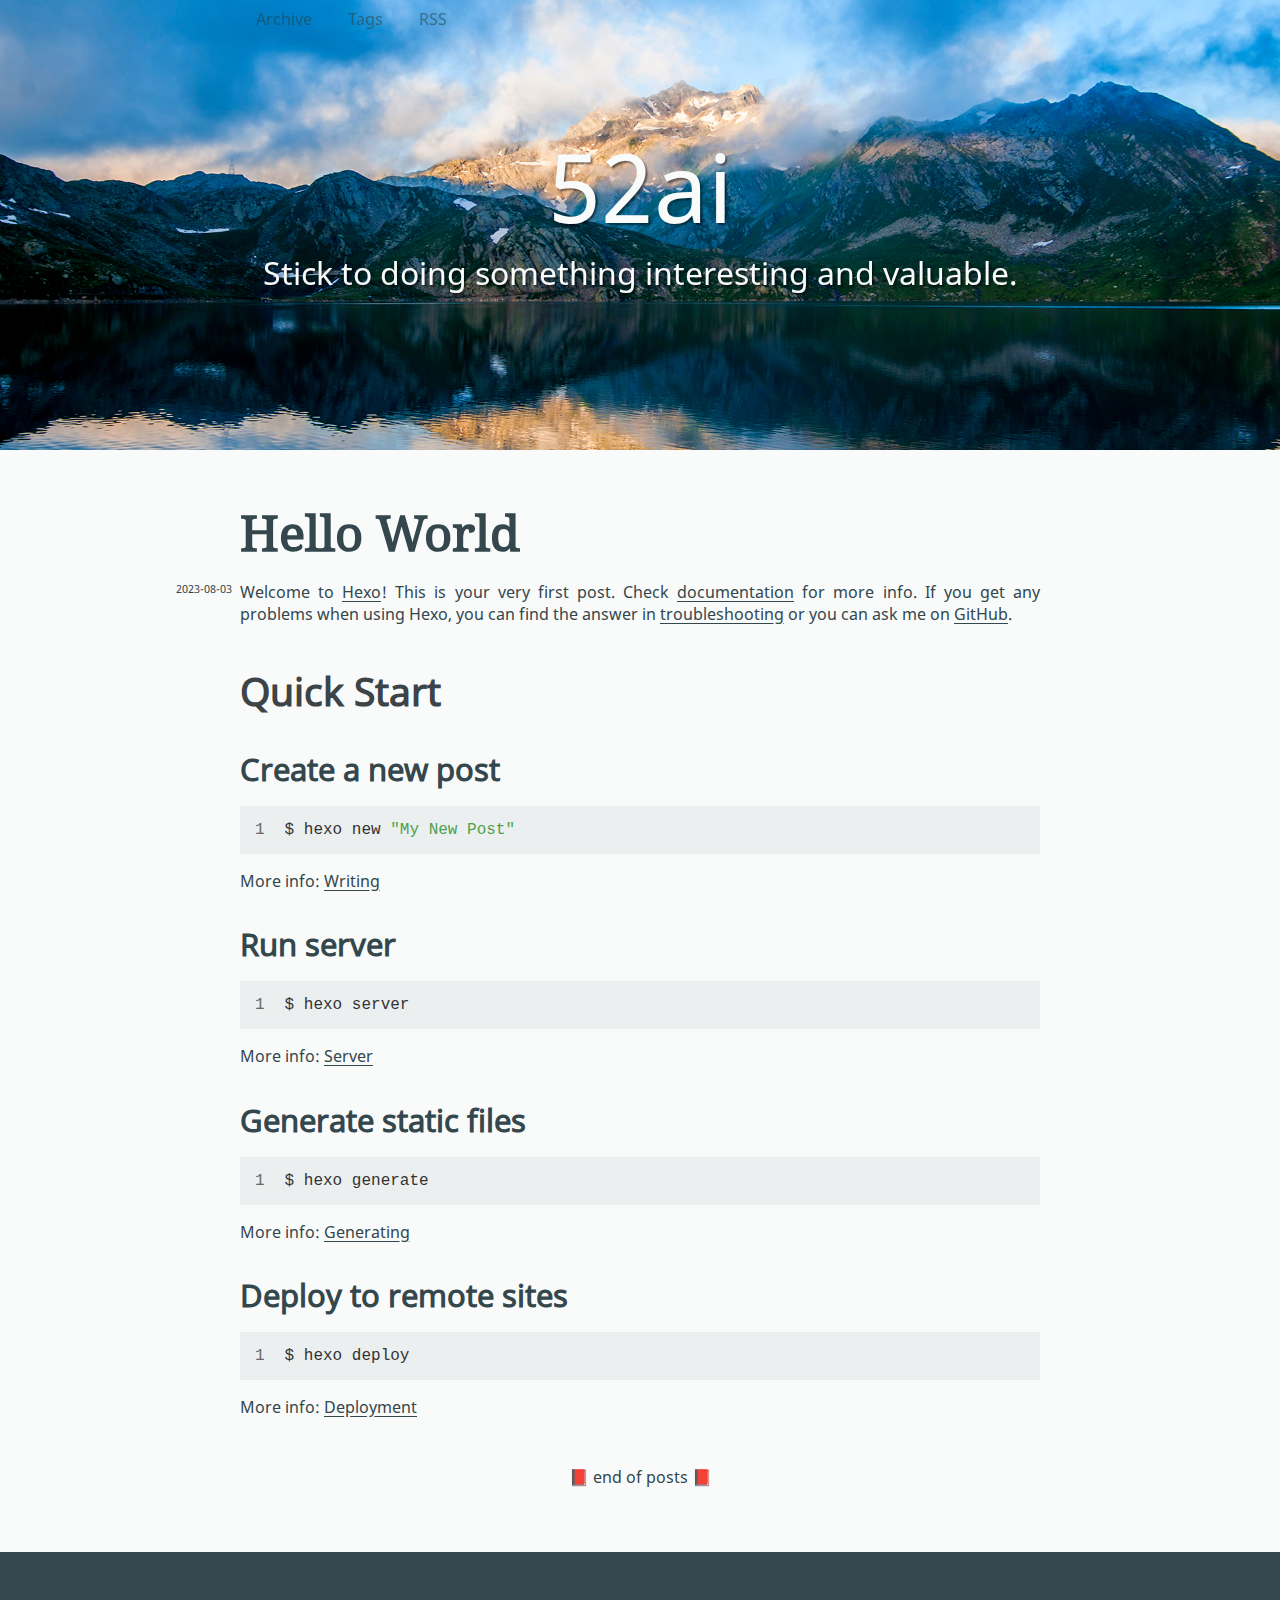
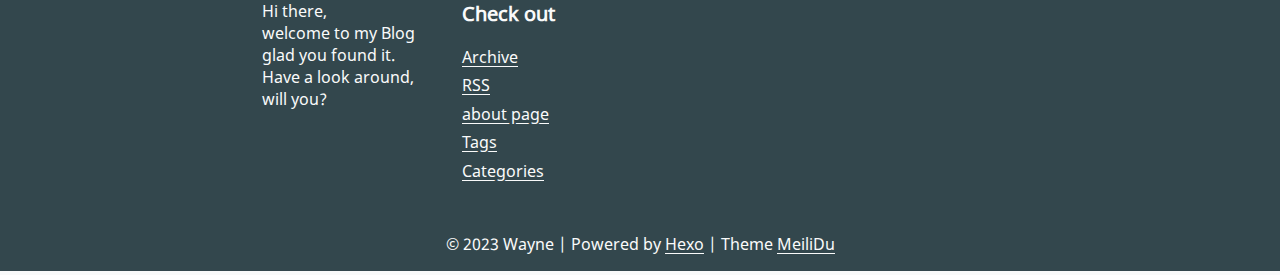
==== commit 8010b566: "Site updated: 2023-08-03 15:44:03" ====
--- a/index.html
+++ b/index.html
@@ -25,7 +25,7 @@
 			
 		</nav>
 		<h1 class="header__title"><a href="/">52ai</a></h1>
-		<h2 class="header__subtitle">Never give up, just do it!</h2>
+		<h2 class="header__subtitle">Stick to doing something interesting and valuable.</h2>
 	</header>
 
 	<main>
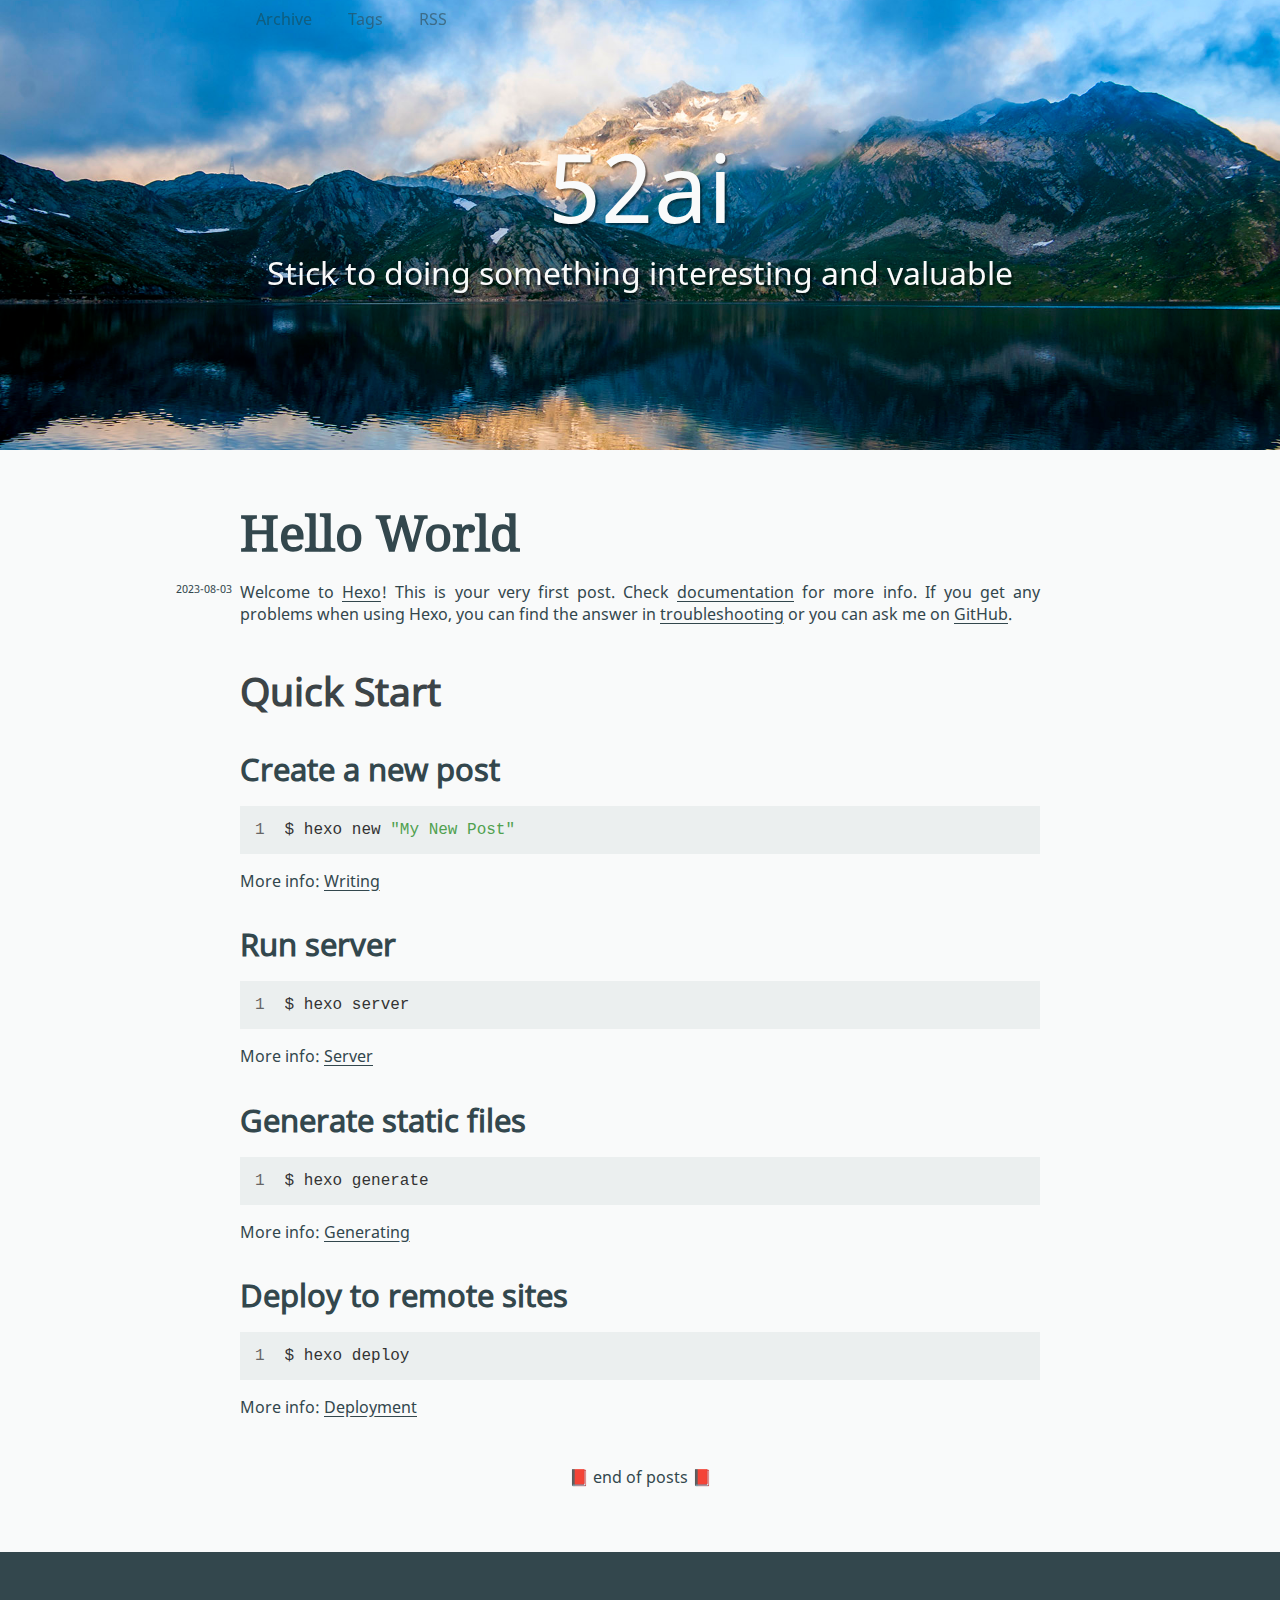
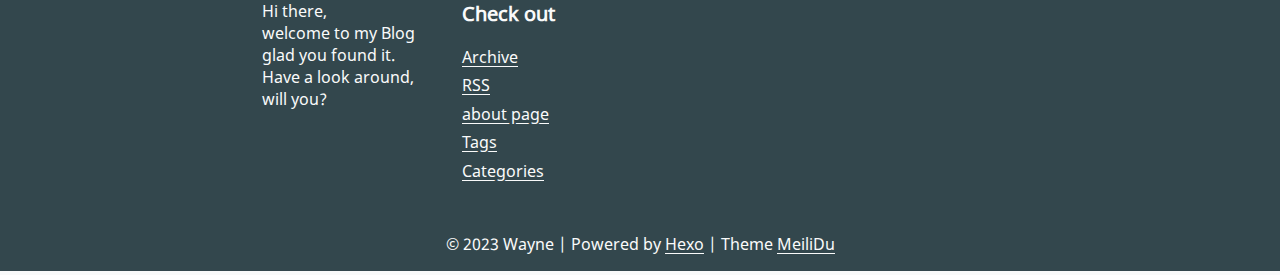
==== commit 210bfb15: "Site updated: 2023-08-03 15:45:19" ====
--- a/index.html
+++ b/index.html
@@ -25,7 +25,7 @@
 			
 		</nav>
 		<h1 class="header__title"><a href="/">52ai</a></h1>
-		<h2 class="header__subtitle">Stick to doing something interesting and valuable.</h2>
+		<h2 class="header__subtitle">Stick to doing something interesting and valuable</h2>
 	</header>
 
 	<main>
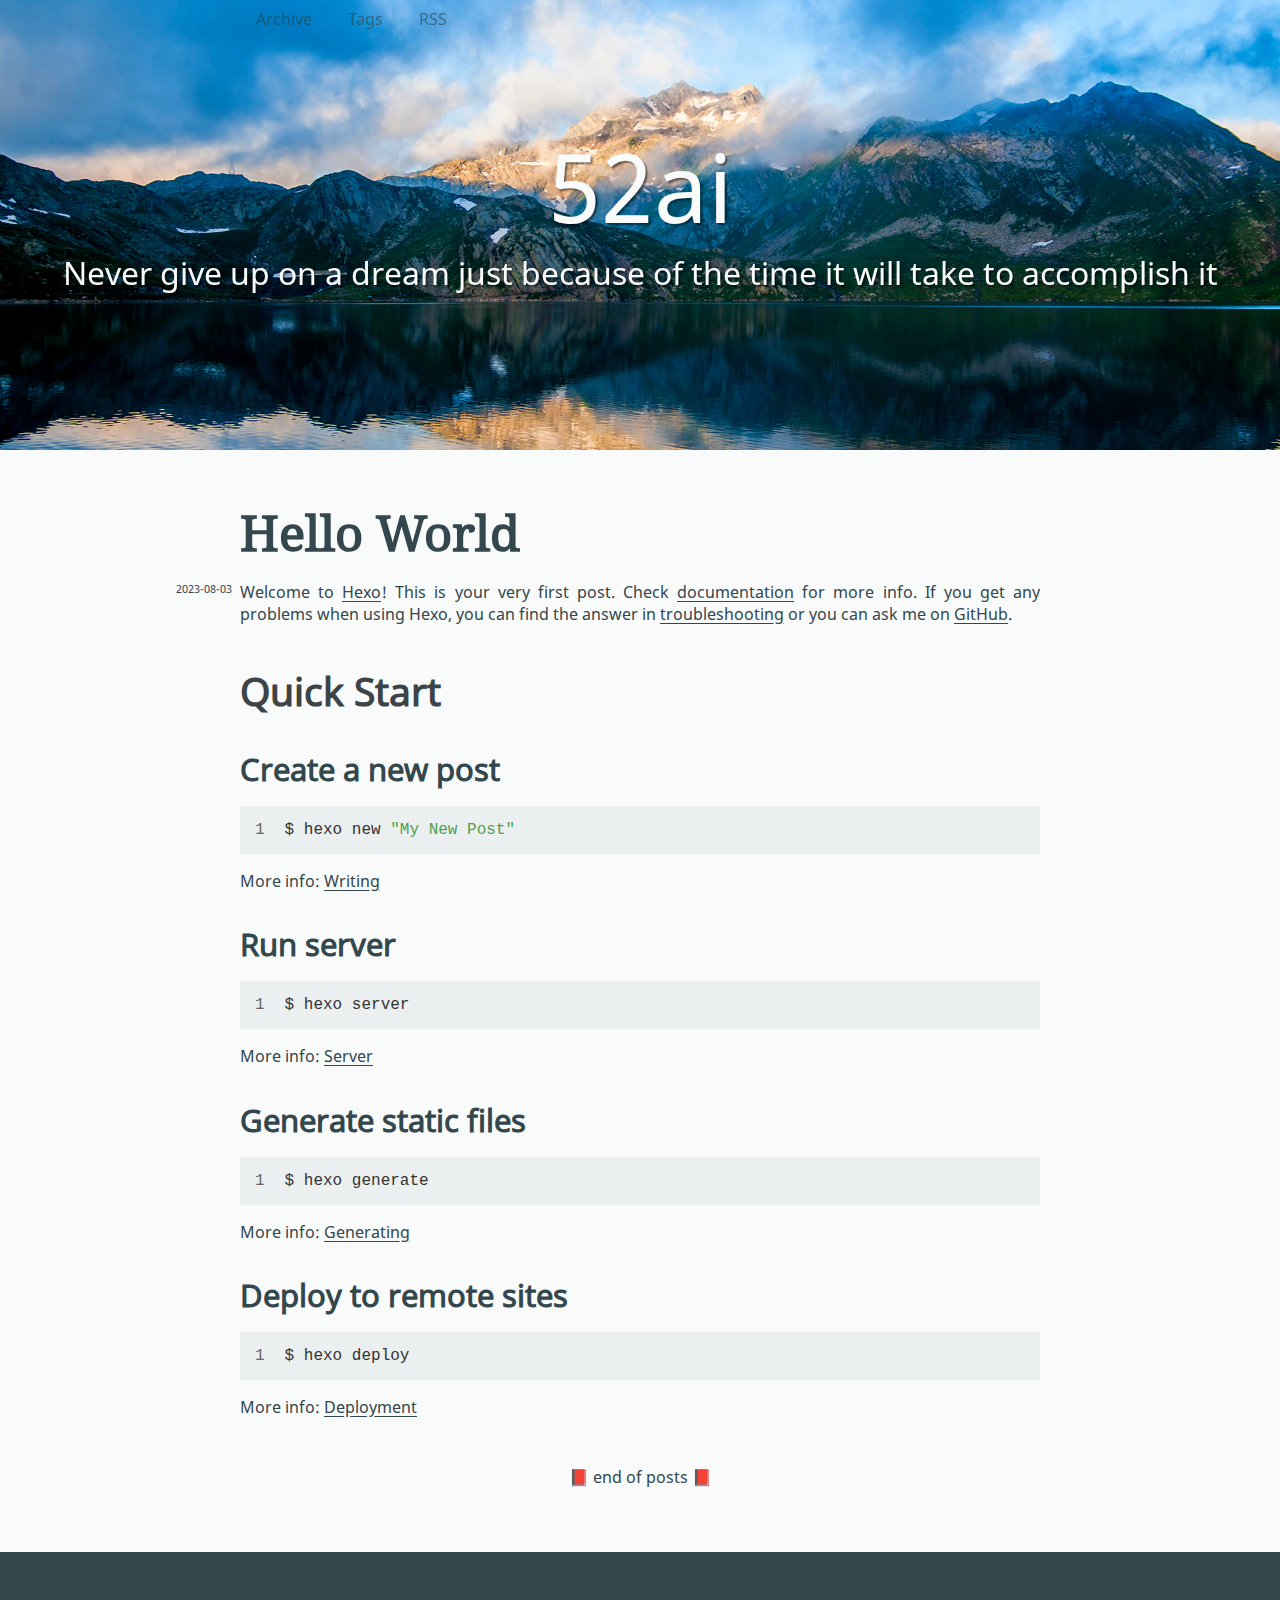
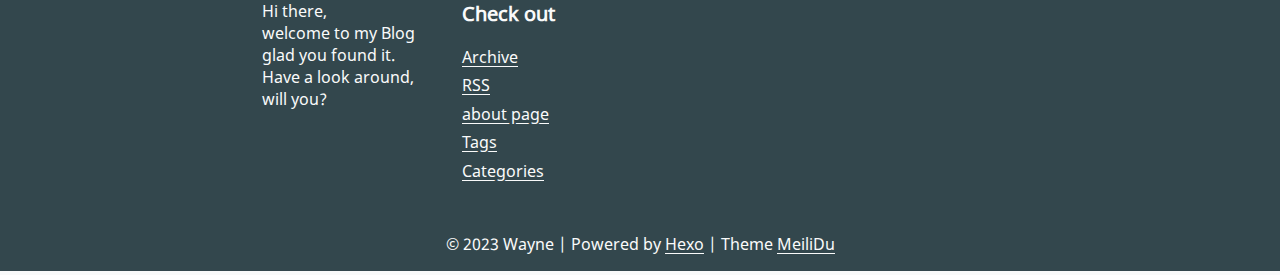
==== commit d5071323: "Site updated: 2023-08-03 16:12:41" ====
--- a/index.html
+++ b/index.html
@@ -25,7 +25,7 @@
 			
 		</nav>
 		<h1 class="header__title"><a href="/">52ai</a></h1>
-		<h2 class="header__subtitle">Stick to doing something interesting and valuable</h2>
+		<h2 class="header__subtitle">Never give up on a dream just because of the time it will take to accomplish it</h2>
 	</header>
 
 	<main>
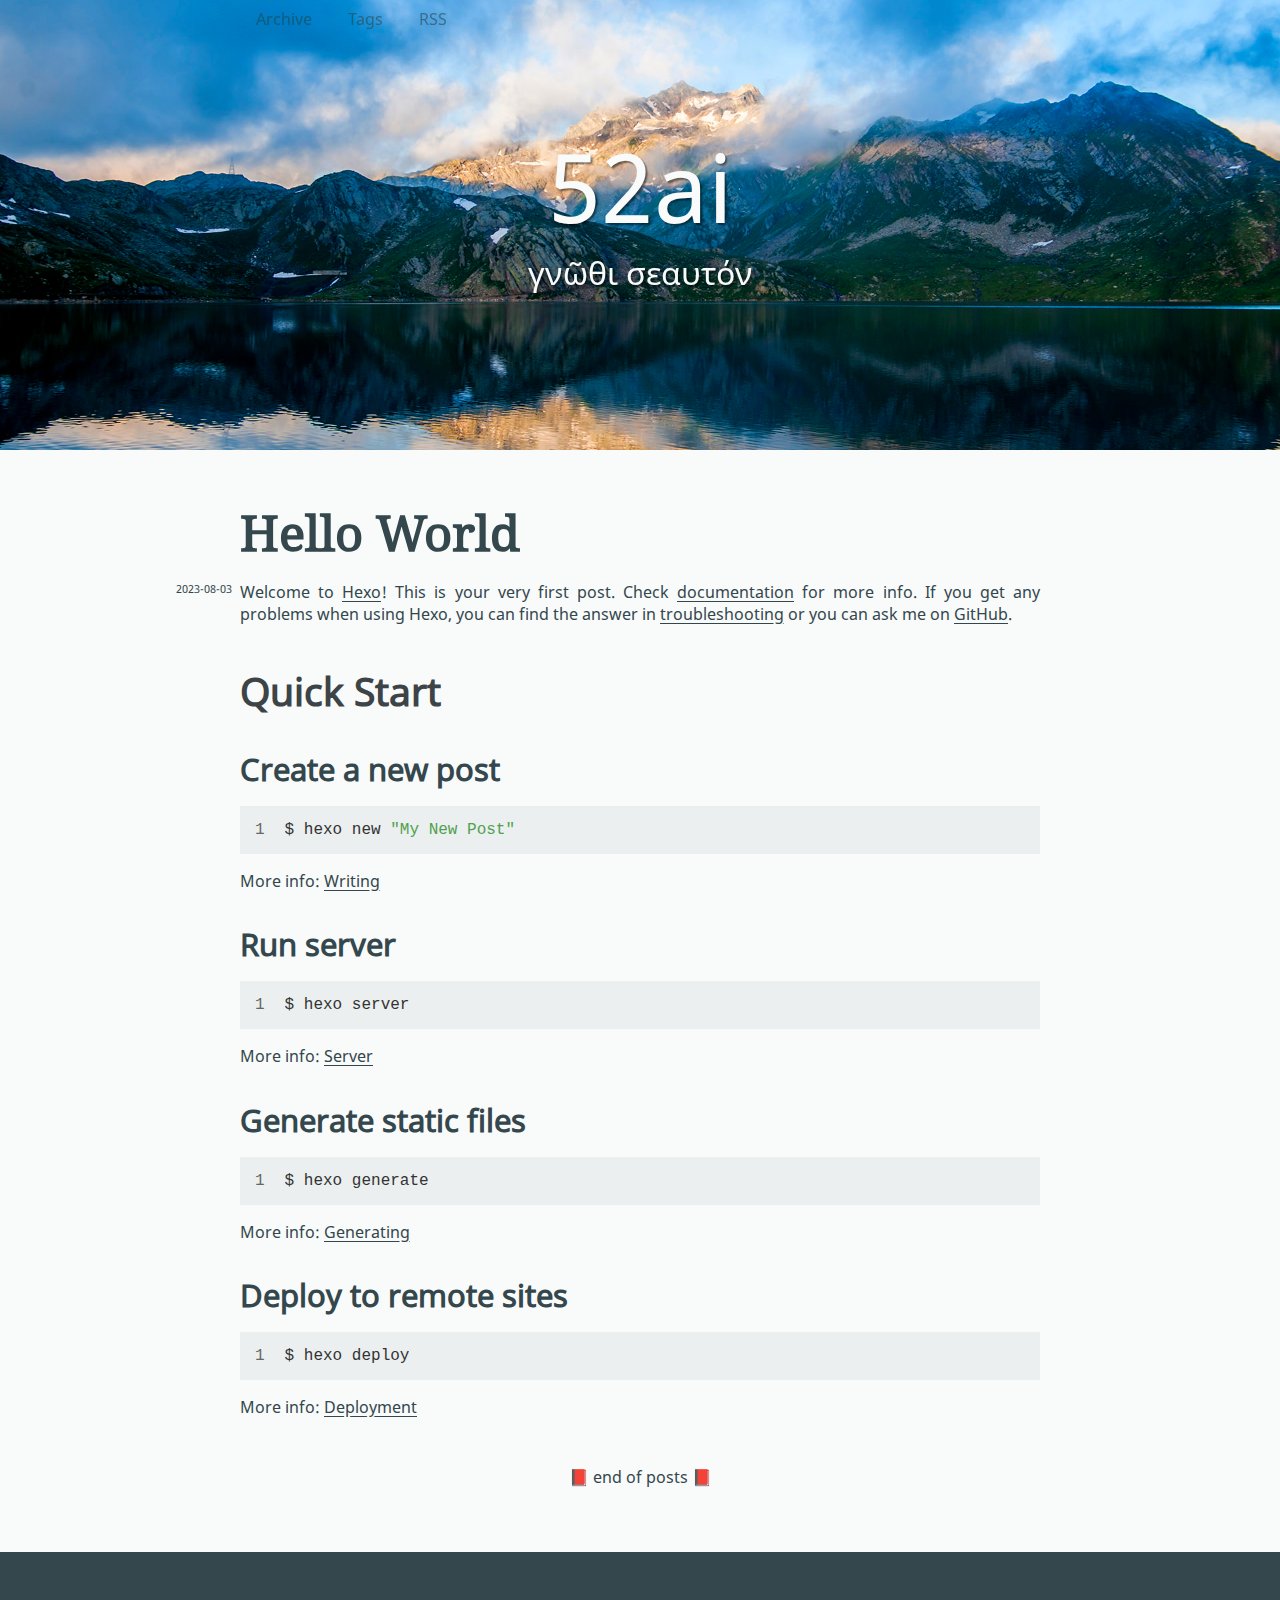
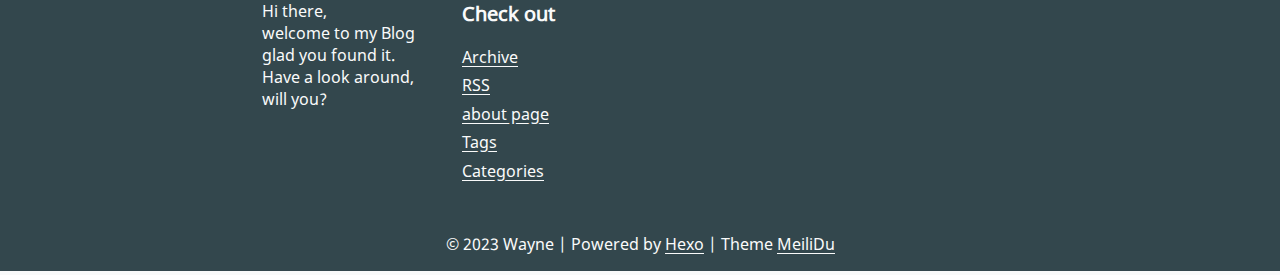
==== commit 1a4fe8e3: "Site updated: 2023-08-03 16:22:13" ====
--- a/index.html
+++ b/index.html
@@ -25,7 +25,7 @@
 			
 		</nav>
 		<h1 class="header__title"><a href="/">52ai</a></h1>
-		<h2 class="header__subtitle">Never give up on a dream just because of the time it will take to accomplish it</h2>
+		<h2 class="header__subtitle">γνῶθι σεαυτόν</h2>
 	</header>
 
 	<main>
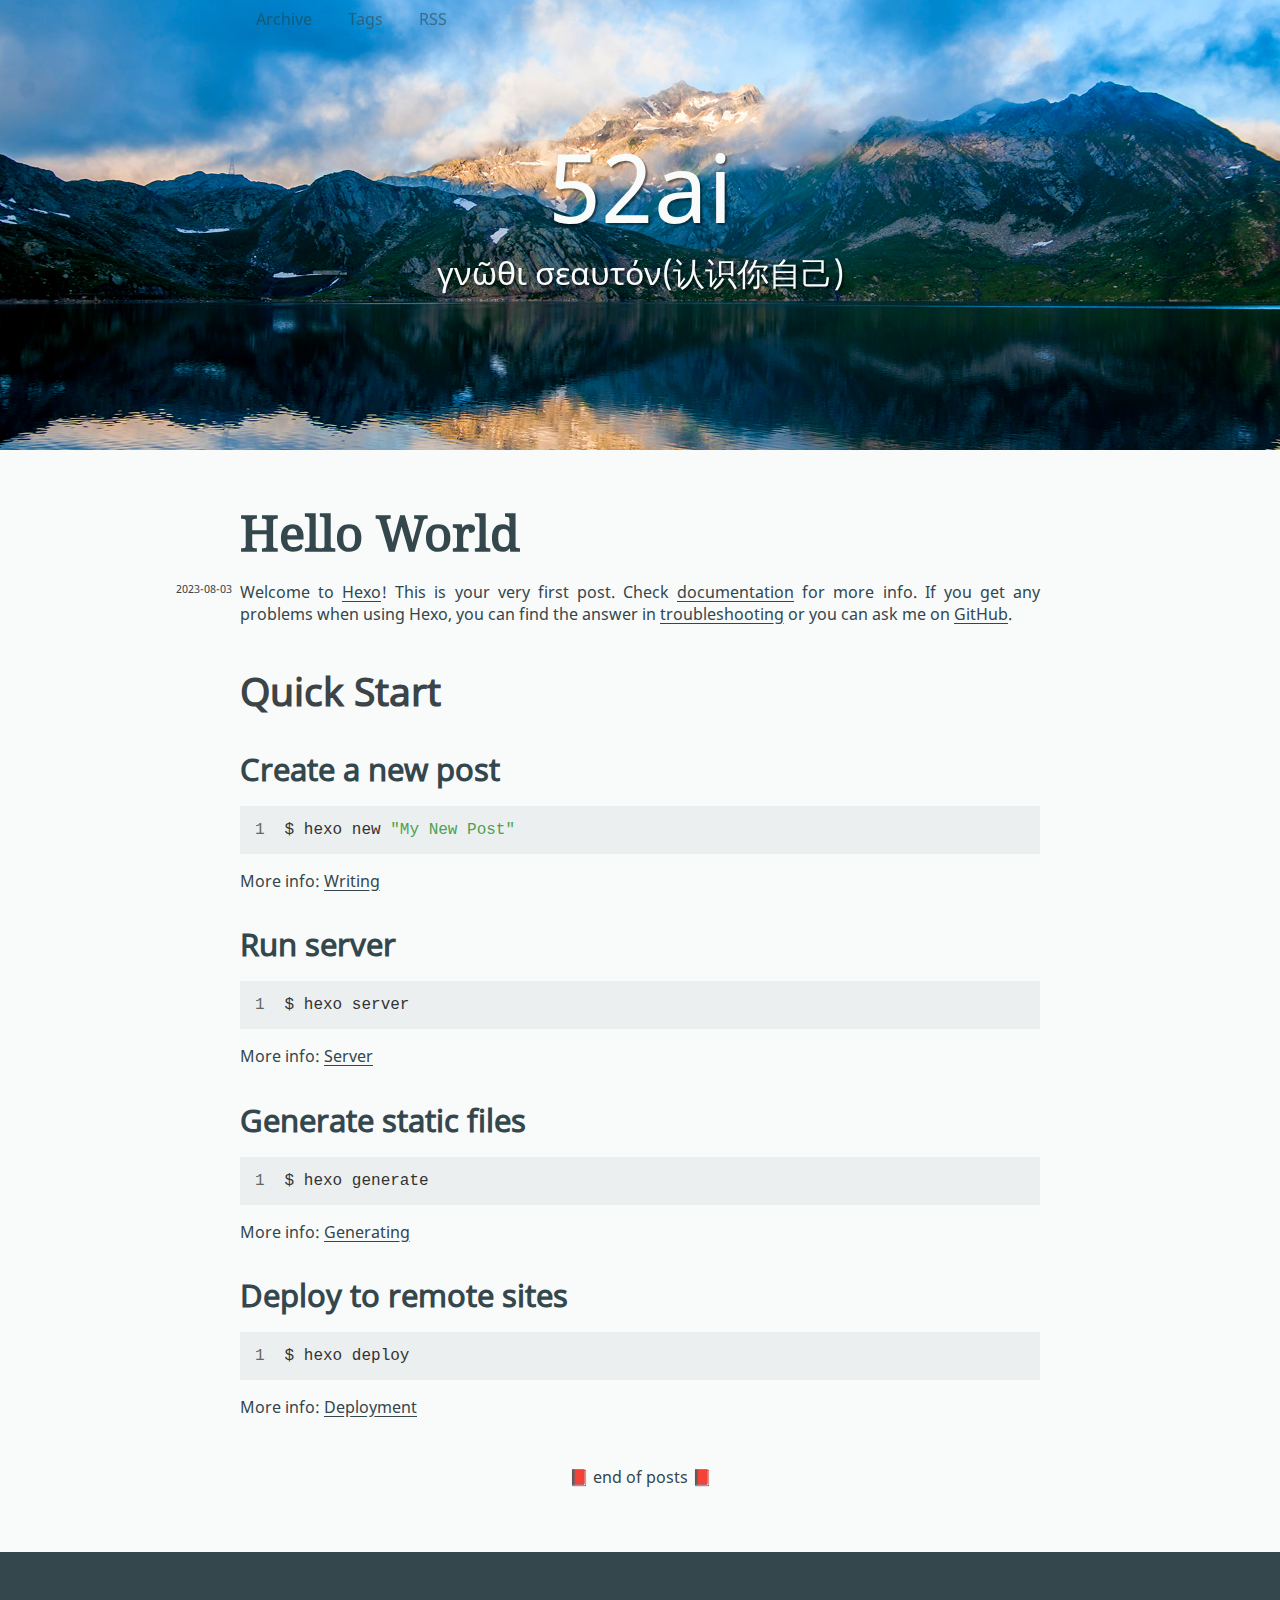
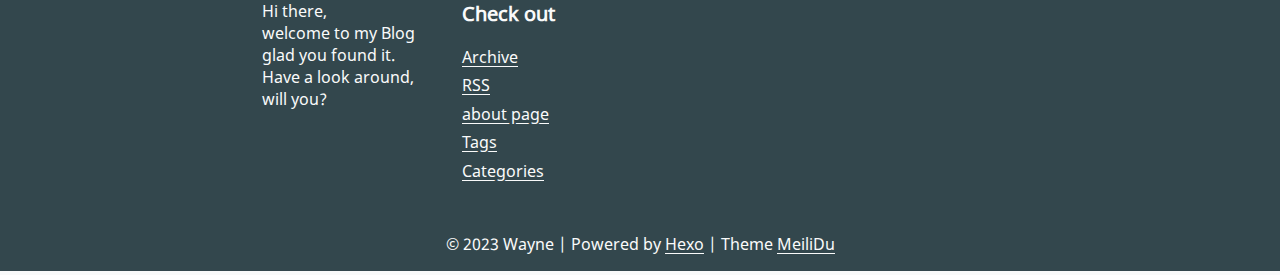
==== commit ace633ef: "Site updated: 2023-08-04 17:27:24" ====
--- a/index.html
+++ b/index.html
@@ -25,7 +25,7 @@
 			
 		</nav>
 		<h1 class="header__title"><a href="/">52ai</a></h1>
-		<h2 class="header__subtitle">γνῶθι σεαυτόν</h2>
+		<h2 class="header__subtitle">γνῶθι σεαυτόν(认识你自己)</h2>
 	</header>
 
 	<main>
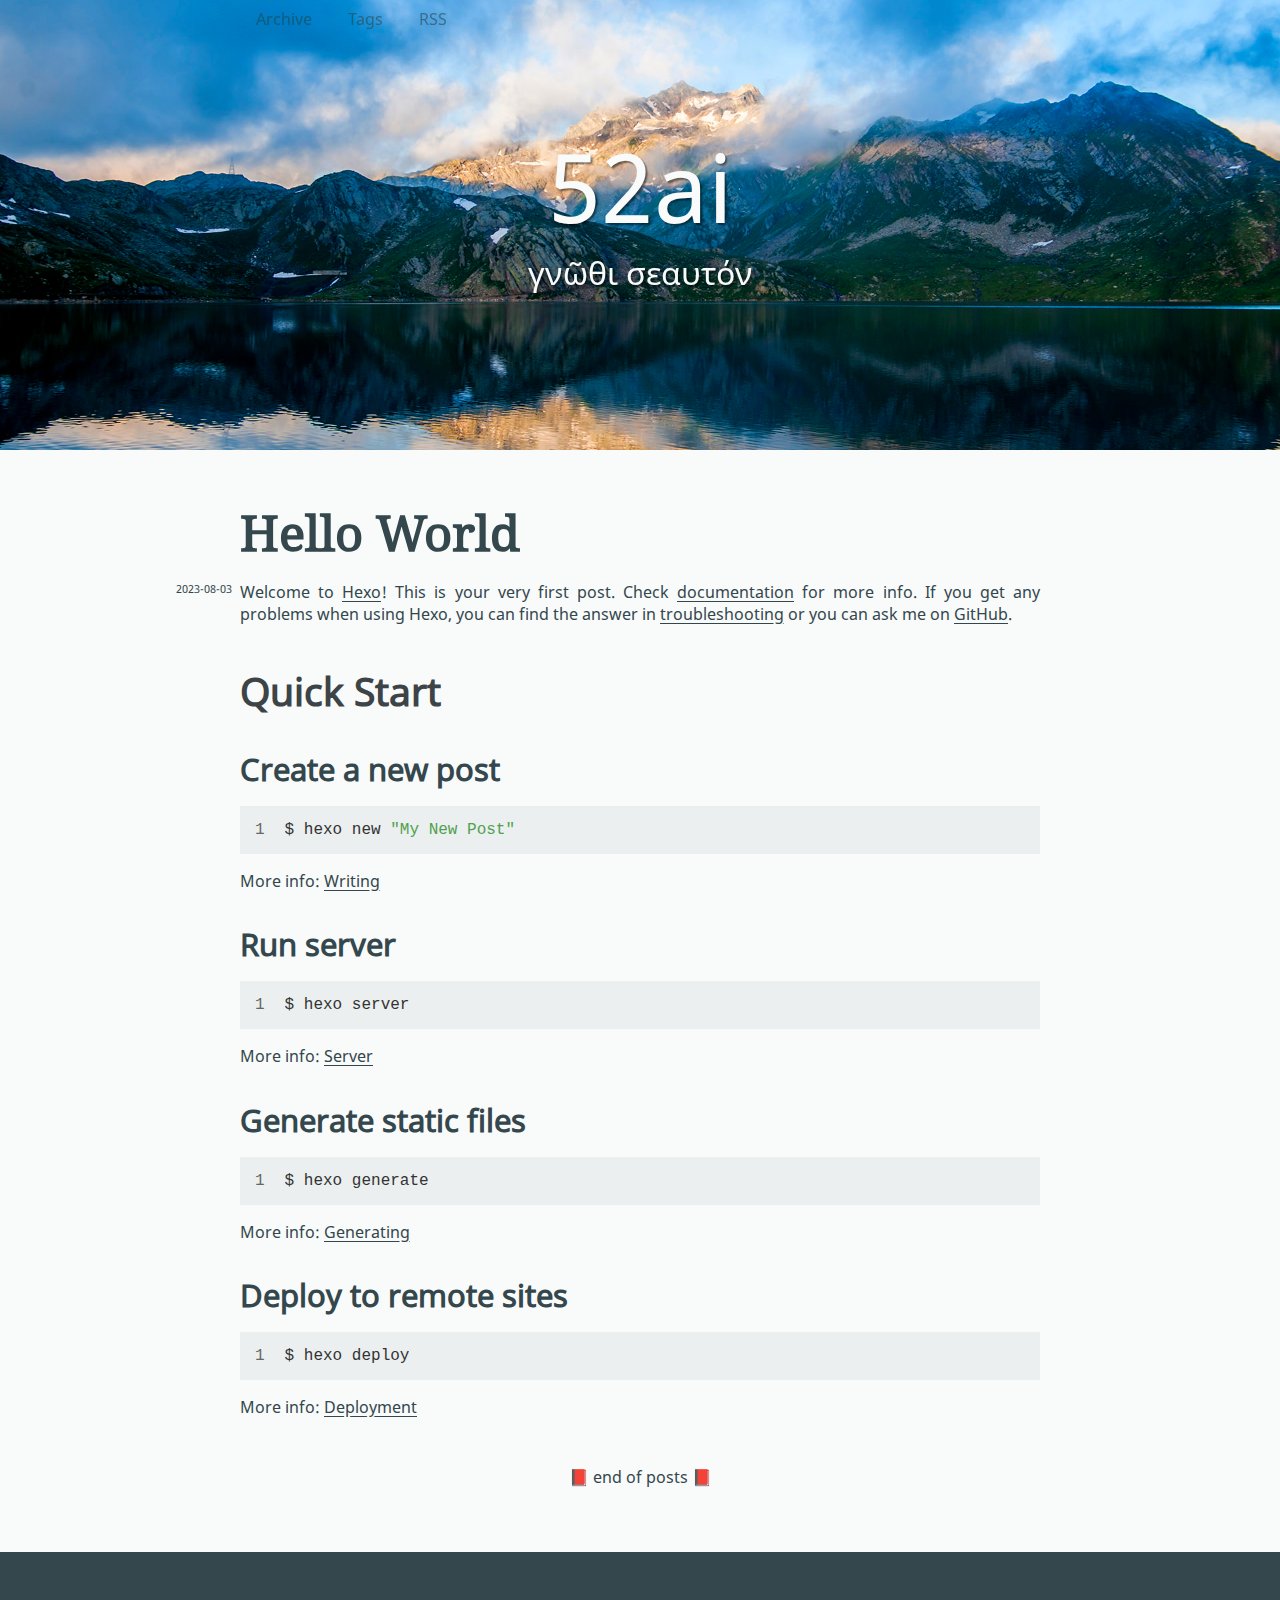
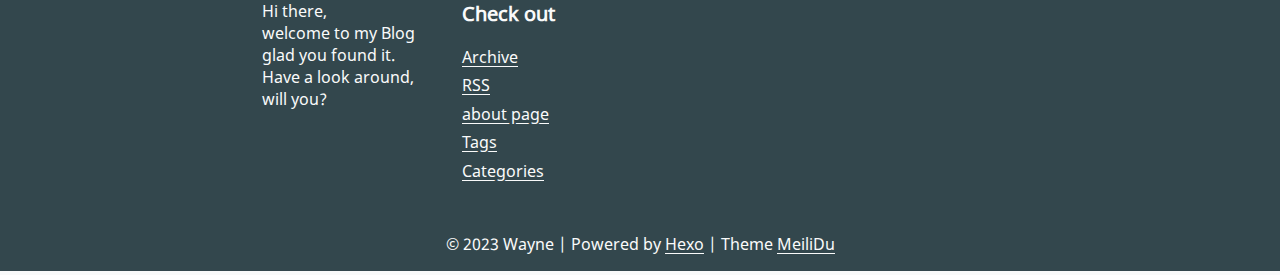
==== commit 4459e44c: "Site updated: 2023-08-04 17:29:23" ====
--- a/index.html
+++ b/index.html
@@ -25,7 +25,7 @@
 			
 		</nav>
 		<h1 class="header__title"><a href="/">52ai</a></h1>
-		<h2 class="header__subtitle">γνῶθι σεαυτόν(认识你自己)</h2>
+		<h2 class="header__subtitle">γνῶθι σεαυτόν</h2>
 	</header>
 
 	<main>
